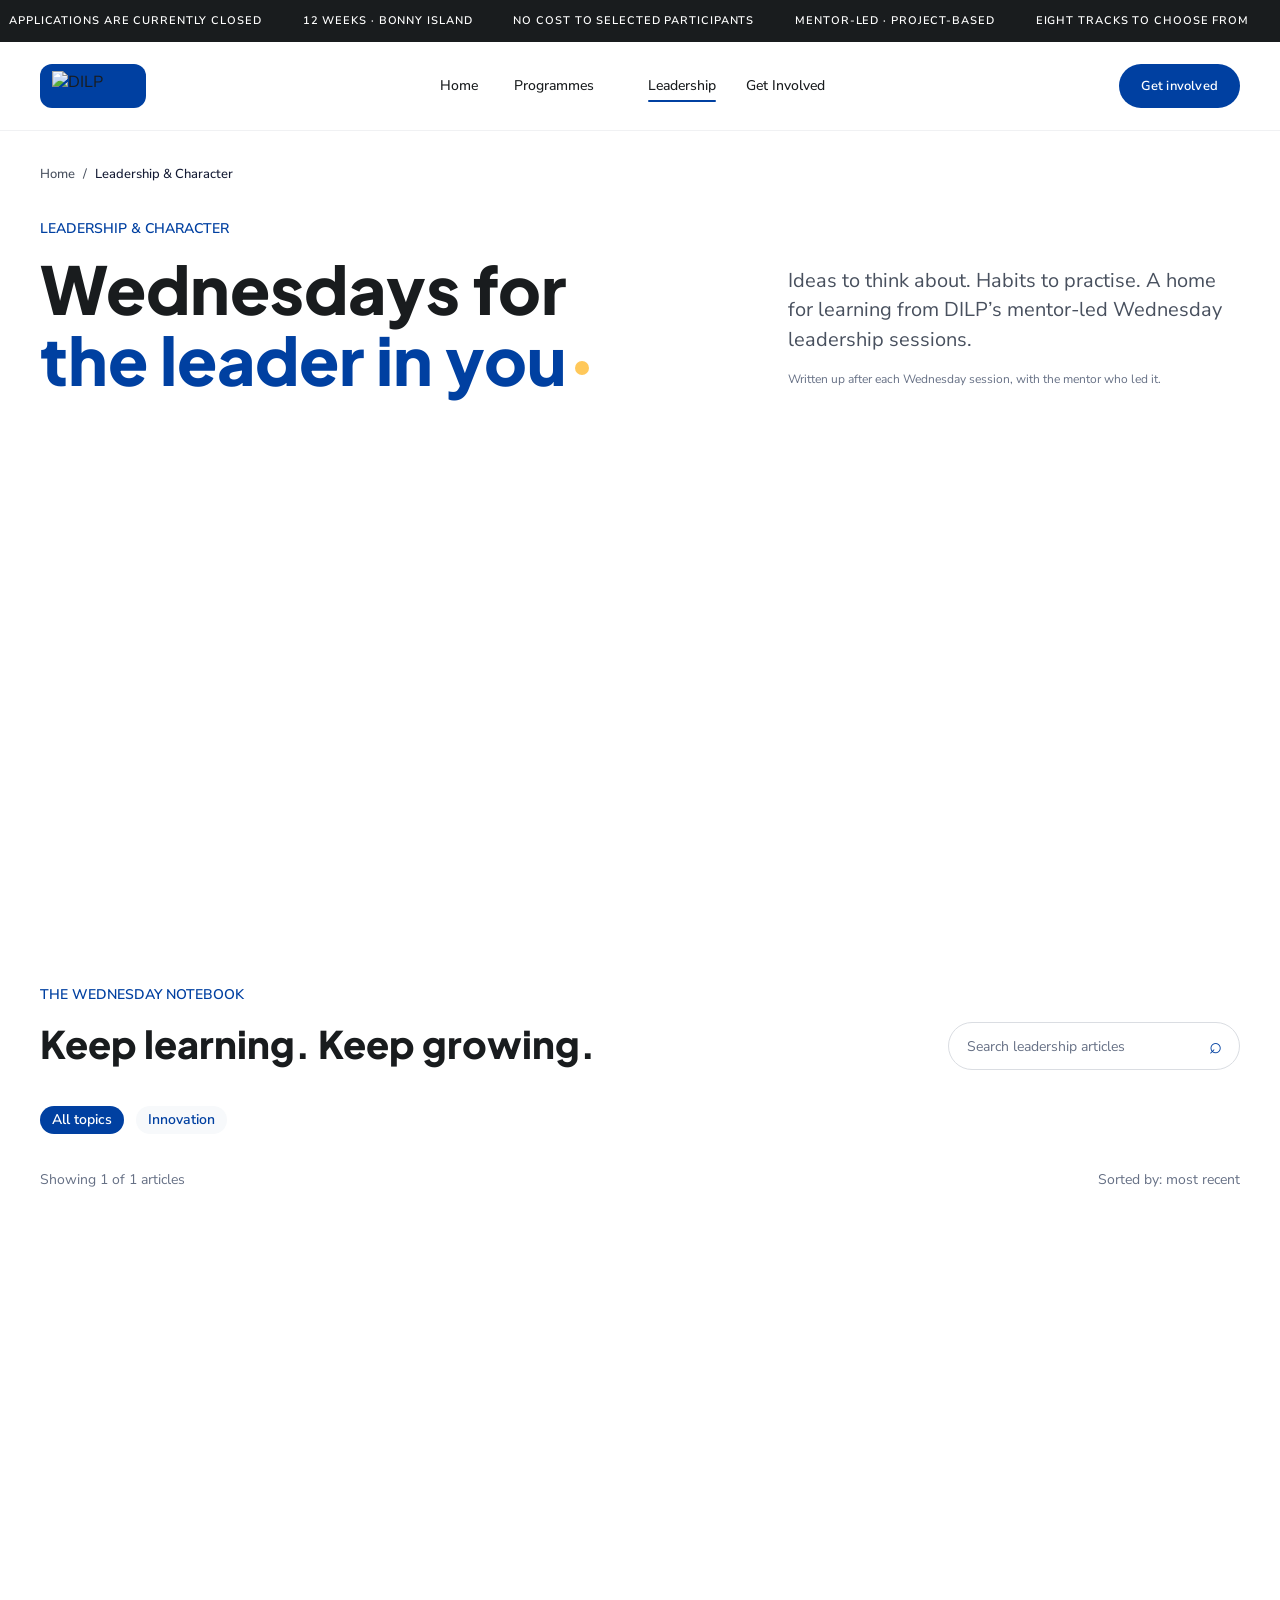
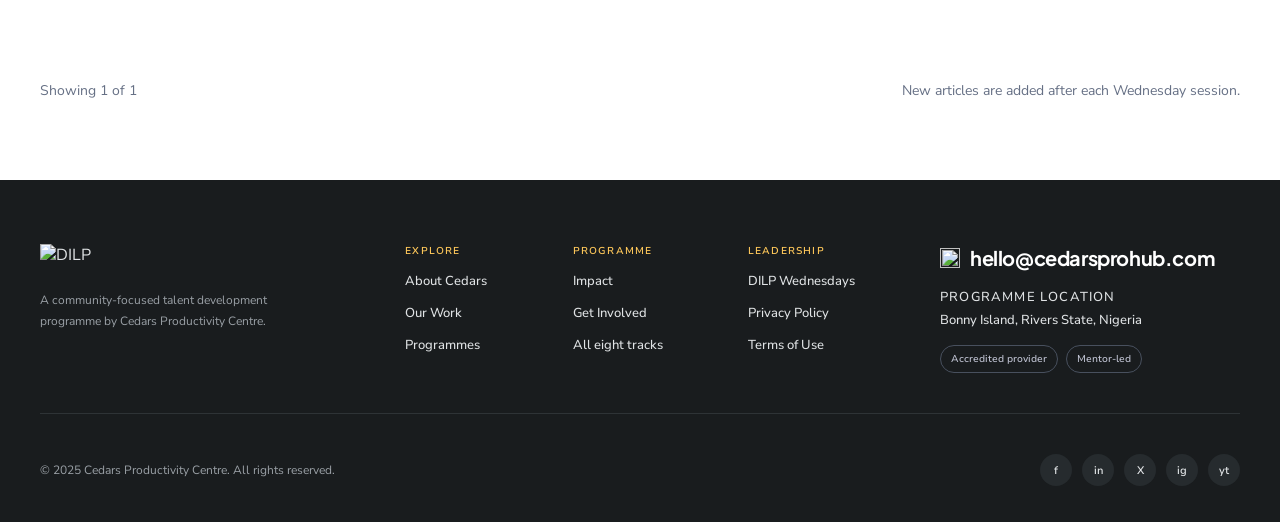
==== articles/index.html @ 14c471b6 "Replace the example articles with the Ambrose session write-up Drops the six illustrative articles f" ====
<!DOCTYPE html>
<html lang="en">
<head>
<meta charset="utf-8">
<meta name="viewport" content="width=device-width, initial-scale=1">
<title>DILP Wednesdays — Leadership hub | Cedars Productivity Centre</title>
<meta name="description" content="Ideas to think about. Habits to practise. A home for learning from DILP’s mentor-led Wednesday leadership sessions.">
<meta name="theme-color" content="#0040a1">

<meta property="og:type" content="website">
<meta property="og:title" content="DILP Wednesdays — Leadership hub | Cedars Productivity Centre">
<meta property="og:description" content="Ideas to think about. Habits to practise. A home for learning from DILP’s mentor-led Wednesday leadership sessions.">
<meta property="og:image" content="../assets/img/article-ambrose-hero.webp">

<link rel="preconnect" href="https://fonts.googleapis.com">
<link rel="preconnect" href="https://fonts.gstatic.com" crossorigin>
<link href="https://fonts.googleapis.com/css2?family=Plus+Jakarta+Sans:wght@600;700;800&family=Nunito+Sans:ital,wght@0,400;0,500;0,600;0,700;1,400&family=Poppins:wght@400;500;600&display=swap" rel="stylesheet">
<link rel="stylesheet" href="../styles.css">
</head>
<body>

<a class="skip-link" href="#main">Skip to content</a>

<div class="ticker" aria-label="Programme announcements">
  <div class="marquee" style="--marquee-duration: 42s" data-marquee>
    <div class="marquee__track" data-marquee-track>
      <p class="ticker__item">APPLICATIONS ARE CURRENTLY CLOSED <img class="ticker__dot" src="../assets/svg/ticker-dot.svg" alt="" aria-hidden="true"></p>
      <p class="ticker__item">12 WEEKS · BONNY ISLAND <img class="ticker__dot" src="../assets/svg/ticker-dot.svg" alt="" aria-hidden="true"></p>
      <p class="ticker__item">NO COST TO SELECTED PARTICIPANTS <img class="ticker__dot" src="../assets/svg/ticker-dot.svg" alt="" aria-hidden="true"></p>
      <p class="ticker__item">MENTOR-LED · PROJECT-BASED <img class="ticker__dot" src="../assets/svg/ticker-dot.svg" alt="" aria-hidden="true"></p>
      <p class="ticker__item">EIGHT TRACKS TO CHOOSE FROM <img class="ticker__dot" src="../assets/svg/ticker-dot.svg" alt="" aria-hidden="true"></p>
      <p class="ticker__item">DELIVERED BY CEDARS PRODUCTIVITY CENTRE <img class="ticker__dot" src="../assets/svg/ticker-dot.svg" alt="" aria-hidden="true"></p>
    </div>
  </div>
</div>

<header class="header" data-header>
  <div class="shell header__inner">
    <a class="logo" href="../index.html" aria-label="DILP — home">
      <span class="logo__plate">
        <img class="logo__img" src="../assets/img/dilp-logo.png" width="186" height="68" alt="DILP">
        <span class="logo__word" aria-hidden="true">DILP</span>
      </span>
    </a>

    <nav class="nav" aria-label="Primary">
      <a class="nav__link" href="../index.html">Home</a>
      <div class="nav__group" data-dropdown data-open="false">
        <button class="nav__link" type="button" aria-expanded="false" aria-haspopup="true" aria-controls="programmes-menu" data-dropdown-toggle>
          Programmes
          <img class="nav__chevron" src="../assets/svg/nav-chevron.svg" alt="" aria-hidden="true">
        </button>
        <div class="dropdown" id="programmes-menu" role="menu">
          <span class="dropdown__label">EIGHT TRACKS</span>
          <a role="menuitem" href="../tracks/cybersecurity.html">Cybersecurity &amp; Digital Safety</a>
          <a role="menuitem" href="../tracks/front-end-development.html">Front-End Development</a>
          <a role="menuitem" href="../tracks/back-end-development.html">Back-End Development</a>
          <a role="menuitem" href="../tracks/product-design.html">Product Design</a>
          <a role="menuitem" href="../tracks/graphic-design.html">Graphic Design</a>
          <a role="menuitem" href="../tracks/ai-and-automation.html">AI &amp; Automation</a>
          <a role="menuitem" href="../tracks/data-analytics.html">Data Analytics</a>
          <a role="menuitem" href="../tracks/social-media-marketing.html">Social Media Marketing</a>
        </div>
      </div>
      <a class="nav__link" href="../articles/index.html" aria-current="page">Leadership</a>
      <a class="nav__link" href="../get-involved.html">Get Involved</a>
    </nav>

    <div class="header__actions">
      <a class="btn btn--blue btn--nav" href="../get-involved.html">Get involved</a>
      <button class="burger" type="button" aria-expanded="false" aria-controls="mobile-nav" aria-label="Open menu" data-burger>
        <span></span>
      </button>
    </div>
  </div>

  <!-- Mobile menu mirrors the desktop nav exactly: the same four
       destinations, with Programmes expanding to the track list. -->
  <div class="mobile-nav" id="mobile-nav" data-open="false">
    <div class="shell">
      <ul data-accordion>
        <li><a href="../index.html">Home</a></li>
        <li class="mobile-nav__group" data-open="false">
          <button class="mobile-nav__toggle" type="button" aria-expanded="false" aria-controls="mobile-programmes" data-accordion-toggle>
            Programmes
            <span class="accordion__sign" aria-hidden="true">+</span>
          </button>
          <div class="accordion__panel" id="mobile-programmes" role="region" aria-label="Tracks">
            <div>
              <ul class="mobile-nav__sub">
                <li><a href="../tracks/cybersecurity.html">Cybersecurity &amp; Digital Safety</a></li>
            <li><a href="../tracks/front-end-development.html">Front-End Development</a></li>
            <li><a href="../tracks/back-end-development.html">Back-End Development</a></li>
            <li><a href="../tracks/product-design.html">Product Design</a></li>
            <li><a href="../tracks/graphic-design.html">Graphic Design</a></li>
            <li><a href="../tracks/ai-and-automation.html">AI &amp; Automation</a></li>
            <li><a href="../tracks/data-analytics.html">Data Analytics</a></li>
            <li><a href="../tracks/social-media-marketing.html">Social Media Marketing</a></li>
              </ul>
            </div>
          </div>
        </li>
        <li><a href="../articles/index.html">Leadership</a></li>
        <li><a href="../get-involved.html">Get Involved</a></li>
      </ul>
      <a class="btn btn--blue btn--lg" href="../get-involved.html">Get involved</a>
    </div>
  </div>
</header>

<main id="main">

  <section class="editorial">
    <div class="shell editorial__inner">
      <nav class="breadcrumb" aria-label="Breadcrumb">
        <a href="../index.html">Home</a>
        <span aria-hidden="true">/</span>
        <span aria-current="page">Leadership &amp; Character</span>
      </nav>

      <div class="masthead">
        <div class="masthead__title">
          <span class="editorial__label">LEADERSHIP &amp; CHARACTER</span>
          <h1>Wednesdays for<br><span class="accent">the leader in you</span><span class="masthead__dot" aria-hidden="true"></span></h1>
        </div>
        <div class="masthead__intro">
          <p>Ideas to think about. Habits to practise. A home for learning from DILP&rsquo;s mentor-led Wednesday leadership sessions.</p>
          <p class="masthead__note">Written up after each Wednesday session, with the mentor who led it.</p>
        </div>
      </div>

      <article class="feature reveal">
        <div class="feature__story">
          <div class="feature__label">
            <span class="feature__badge">IN FOCUS</span>
            <span class="feature__series">Innovation · 7 min read</span>
          </div>
          <div class="feature__copy">
            <h2><a class="card-link" href="from-problems-to-possibilities.html">From problems to possibilities</a></h2>
            <p>Which question best starts innovation? Not which technology is trending, but who experiences the problem and why.</p>
          </div>
          <div class="feature__action">
            <a class="btn btn--yellow btn--feature" href="from-problems-to-possibilities.html">Read the takeaways &rarr;</a>
            <span class="feature__meta">Innovation · 7 min read</span>
          </div>
        </div>
        <div class="feature__photo">
          <img src="../assets/img/article-ambrose-hero.webp" alt="Emmanuel Ambrose Bida presenting the From Problems to Possibilities session to DILP participants." loading="lazy">
          <span class="feature__caption">DILP Wednesdays · 30 September 2026</span>
        </div>
      </article>
    </div>
  </section>

  <section class="library">
    <div class="shell library__inner">
      <div class="library__head">
        <div class="library__heading">
          <span class="editorial__label">THE WEDNESDAY NOTEBOOK</span>
          <h2>Keep learning. Keep growing.</h2>
        </div>
        <label class="library__search">
          <span class="visually-hidden">Search leadership articles</span>
          <input type="search" placeholder="Search leadership articles" data-article-search>
          <span class="library__search-icon" aria-hidden="true">⌕</span>
        </label>
      </div>

      <div class="topics" role="group" aria-label="Browse by topic">
        <button class="topic is-active" type="button" data-topic="All topics">All topics</button>
        <button class="topic" type="button" data-topic="Innovation">Innovation</button>
      </div>

      <div class="library__status">
        <span data-article-count>Showing 1 of 1 articles</span>
        <span>Sorted by: most recent</span>
      </div>

      <div class="article-grid" data-article-grid>
        <article class="article-card reveal">
          <a class="article-card__media" href="from-problems-to-possibilities.html"><img src="../assets/img/article-ambrose-card.webp" alt="Emmanuel Ambrose Bida presenting during the DILP Wednesday session." loading="lazy"></a>
          <div class="article-card__body">
            <div class="article-card__meta">
              <span class="article-card__topic">Innovation</span>
              <span class="article-card__time">7 min read</span>
            </div>
            <h3><a class="card-link" href="from-problems-to-possibilities.html">From problems to possibilities</a></h3>
            <p>Emmanuel Ambrose Bida on why innovation starts with who has the problem, not with the technology.</p>
            <div class="article-card__foot">
              <span class="article-card__read">Read takeaways &rarr;</span>
              <span class="article-card__note">Example article</span>
            </div>
          </div>
        </article>
      </div>

      <p class="library__note" data-article-empty hidden>No articles match that search yet.</p>

      <div class="library__foot">
        <span>Showing 1 of 1</span>
        <span>New articles are added after each Wednesday session.</span>
      </div>
    </div>
  </section>
</main>

<footer class="footer">
  <div class="shell footer__inner">
    <div class="footer__top">
      <div class="footer__brand">
        <div class="logo">
          <span class="logo__plate">
            <img class="logo__img" src="../assets/img/dilp-logo.png" width="186" height="68" alt="DILP">
            <span class="logo__word" aria-hidden="true">DILP</span>
          </span>
        </div>
        <p>A community-focused talent development programme by Cedars Productivity Centre.</p>
      </div>

      <nav class="footer__col" aria-label="Explore">
        <span class="footer__label">EXPLORE</span>
        <a href="../index.html#why">About Cedars</a>
        <a href="../index.html#impact">Our Work</a>
        <a href="../index.html#tracks">Programmes</a>
      </nav>

      <nav class="footer__col" aria-label="Programme">
        <span class="footer__label">PROGRAMME</span>
        <a href="../index.html#impact">Impact</a>
        <a href="../get-involved.html">Get Involved</a>
        <a href="../index.html#tracks">All eight tracks</a>
      </nav>

      <nav class="footer__col" aria-label="Leadership">
        <span class="footer__label">LEADERSHIP</span>
        <a href="../articles/index.html">DILP Wednesdays</a>
        <a href="#">Privacy Policy</a>
        <a href="#">Terms of Use</a>
      </nav>

      <div class="footer__contact">
        <a class="footer__email" href="mailto:hello@cedarsprohub.com">
          <img src="../assets/svg/footer-arrow.svg" alt="" aria-hidden="true">
          <span>hello@cedarsprohub.com</span>
        </a>
        <div class="footer__location">
          <span class="footer__label">PROGRAMME LOCATION</span>
          <span>Bonny Island, Rivers State, Nigeria</span>
        </div>
        <div class="chips">
          <span class="chip-outline">Accredited provider</span>
          <span class="chip-outline">Mentor-led</span>
        </div>
      </div>
    </div>

    <div class="footer__divider"></div>

    <div class="footer__bottom">
      <p>© 2025 Cedars Productivity Centre. All rights reserved.</p>
      <div class="socials">
        <a href="#" aria-label="Facebook">f</a>
        <a href="#" aria-label="LinkedIn">in</a>
        <a href="#" aria-label="X">X</a>
        <a href="#" aria-label="Instagram">ig</a>
        <a href="#" aria-label="YouTube">yt</a>
      </div>
    </div>
  </div>
</footer>

<script src="../script.js"></script>
</body>
</html>
---- styles.css ----
/* =========================================================================
   DILP — Digital Innovation & Leadership Programme (Cedars Productivity Centre)
   Design tokens mirror the Figma variable set for the DILP landing page.
   ========================================================================= */

:root {
  /* --- Figma: DILP/Blue --- */
  --blue-1: #e6ecf6;
  --blue-2: #c2d1e8;
  --blue-5: #2e62b2;
  --blue-6: #0040a1;
  --blue-7: #003689;
  --blue-9: #00245c;
  --blue-10: #001d48;
  --blue-cta: #002e75;
  --blue-pale: #dcebff;
  --blue-ink: #0a2f63;

  /* --- Figma: DILP/Yellow --- */
  --yellow-6: #ffc85a;
  --yellow-8: #b58e40;
  --yellow-1: #ffdf9e;
  --yellow-ink: #5c4300;
  --yellow-ink-strong: #261a00;

  /* --- Figma: Primary/green --- */
  --green-1: #eafbec;
  --green-6: #2cd744;
  --green-8: #1f9930;
  --green-11: #104718;
  --mint-1: #cff3e4;
  --mint-ink: #12352a;

  /* --- Accent surfaces --- */
  --peach-1: #ffe4d4;
  --peach-ink: #7a3410;
  --peach-ink-strong: #8a3b12;
  --lilac-1: #edeafb;
  --lilac-ink: #352a75;

  /* --- Figma: Text/neutral ramp --- */
  --text-1: #f0f1f3;
  --text-2: #dadde2;
  --text-3: #bdc2cb;
  --text-6: #667085;
  --text-7: #575f71;
  --text-8: #48505e;
  --ink: #191c1e;
  --ink-soft: #424654;
  --white: #fff;
  --black: #000;
  --surface-soft: #f7f9fb;
  --hairline: #e0e3e5;

  /* --- Track pages (Figma: Track Page — Cybersecurity, 2012:9321) --- */
  --surface-tint: #f7f9fc;
  --hairline-2: #e4e8ef;
  --dark: #141b34;
  --yellow-2: #fff2d7;
  --yellow-9: #917233;

  /* --- Dark surfaces (ticker / footer) --- */
  --dark-chip: #262b2e;
  --dark-rule: #2e3336;
  --dark-text: #e0e3e5;
  --dark-muted: #9aa0a6;
  --dark-muted-2: #c3c6d6;

  /* --- Type --- */
  --font-display: "Plus Jakarta Sans", "Segoe UI", system-ui, sans-serif;
  --font-body: "Nunito Sans", "Segoe UI", system-ui, sans-serif;
  --font-alt: "Poppins", "Segoe UI", system-ui, sans-serif;

  /* --- Layout --- */
  --gutter: 60px;
  --radius-pill: 999px;

  --ease: cubic-bezier(0.22, 0.61, 0.36, 1);
  --shadow-sm: 0 1px 2px rgba(25, 28, 30, 0.05);
  --shadow-md: 0 12px 28px -12px rgba(25, 28, 30, 0.22);
  --shadow-lg: 0 24px 48px -20px rgba(25, 28, 30, 0.3);
}

*,
*::before,
*::after { box-sizing: border-box; }

html { scroll-behavior: smooth; }

body {
  margin: 0;
  background: var(--white);
  color: var(--ink);
  font-family: var(--font-body);
  font-size: 16px;
  line-height: 1.4;
  -webkit-font-smoothing: antialiased;
  overflow-x: hidden;
}

img { display: block; max-width: 100%; }
a { color: inherit; text-decoration: none; }
button { font: inherit; color: inherit; background: none; border: 0; cursor: pointer; }
ul { margin: 0; padding: 0; list-style: none; }
h1, h2, h3, h4, p, figure, figcaption, blockquote { margin: 0; }

:focus-visible {
  outline: 3px solid var(--blue-5);
  outline-offset: 3px;
  border-radius: 6px;
}

.visually-hidden {
  position: absolute;
  width: 1px; height: 1px;
  margin: -1px; padding: 0;
  overflow: hidden;
  clip: rect(0 0 0 0);
  white-space: nowrap;
  border: 0;
}

.skip-link {
  position: absolute;
  left: 16px; top: -60px;
  z-index: 200;
  padding: 10px 18px;
  background: var(--ink);
  color: var(--white);
  border-radius: var(--radius-pill);
  font-size: 13px; font-weight: 600;
  transition: top 0.2s var(--ease);
}
.skip-link:focus { top: 12px; }

/* ---------- Shared shell ---------- */

/* Full-bleed: content fills the viewport at every width rather than being
   boxed at the 1440px design frame. Every two-column block below uses
   `flex: <design width> 1 <design width>px`, so the columns are pixel-exact
   at the 1440px design width and then share the extra space in the same
   ratio as the design on anything wider. */
.shell {
  width: 100%;
  margin-inline: auto;
  padding-inline: var(--gutter);
}

.section--white { background: var(--white); }
.section--grey { background: var(--text-1); }

/* ---------- Buttons ---------- */

.btn {
  display: inline-flex;
  align-items: center;
  justify-content: center;
  gap: 8px;
  border-radius: var(--radius-pill);
  font-family: var(--font-body);
  font-weight: 600;
  letter-spacing: 0.2px;
  white-space: nowrap;
  transition: transform 0.18s var(--ease), box-shadow 0.18s var(--ease),
    background-color 0.18s var(--ease), color 0.18s var(--ease),
    border-color 0.18s var(--ease);
}
.btn:hover { transform: translateY(-2px); }
.btn:active { transform: translateY(0); }

/* Every filled button lightens its own fill on hover: --btn-hover carries the
   lighter shade (hex first, color-mix second for engines that support it). */
.btn[class*="btn--"]:hover { background: var(--btn-hover, transparent); }

.btn--blue {
  --btn-hover: #2a5fb4;
  --btn-hover: color-mix(in srgb, var(--blue-6) 82%, #fff);
  background: var(--blue-6);
  color: var(--white);
}
.btn--blue:hover { box-shadow: var(--shadow-md); }

.btn--yellow,
.btn--yellow-alt {
  --btn-hover: #ffdd93;
  --btn-hover: color-mix(in srgb, var(--yellow-6) 70%, #fff);
  background: var(--yellow-6);
}
.btn--yellow { color: var(--black); }
.btn--yellow-alt { color: var(--yellow-ink-strong); }
.btn--yellow:hover,
.btn--yellow-alt:hover { box-shadow: 0 12px 26px -14px rgba(255, 200, 90, 0.9); }

.btn--black {
  --btn-hover: #2e2e2e;
  --btn-hover: color-mix(in srgb, var(--black) 82%, #fff);
  background: var(--black);
  color: var(--white);
}
.btn--black:hover { box-shadow: var(--shadow-md); }

/* The two light buttons cannot get lighter, so they lift and warm instead. */
.btn--outline {
  --btn-hover: #f4f8fe;
  background: var(--white);
  border: 1.3px solid #c3c6d6;
  color: var(--blue-6);
}
.btn--outline:hover { border-color: var(--blue-5); box-shadow: var(--shadow-md); }

.btn--white {
  --btn-hover: #fff;
  background: var(--white);
  color: var(--green-11);
  font-family: var(--font-alt);
  font-weight: 500;
}
.btn--white:hover { box-shadow: var(--shadow-md); }

.btn--ghost-blue {
  --btn-hover: rgba(255, 255, 255, 0.14);
  border: 1px solid var(--blue-5);
  color: var(--white);
}
.btn--ghost-blue:hover { border-color: var(--white); }

.btn--xs { padding: 10px 16px; font-size: 12px; }
.btn--sm { padding: 12px 20px; font-size: 13px; }
.btn--md { padding: 15px 26px; font-size: 13px; }
.btn--nav { padding: 13px 22px; font-size: 13px; }
.btn--lg { padding: 16px 28px; font-size: 14px; font-weight: 700; }
.btn--pill-12 { padding: 12px 20px; font-size: 12px; font-family: var(--font-alt); font-weight: 500; }

/* ---------- Icon boxes ----------
   The Figma icon exports carry their own intrinsic leaf size (e.g. the
   clock glyph is 17.92px inside a 20px frame). These wrappers reproduce the
   designed outer box while the SVG keeps its exact leaf dimensions. */

.ico { flex: none; display: grid; place-items: center; }
.ico > img { width: auto; height: auto; max-width: none; }
.ico--16 { width: 16px; height: 16px; }
.ico--20 { width: 20px; height: 20px; }
.ico--24 { width: 24px; height: 24px; }
.ico--28 { width: 28px; height: 28px; }

/* arrow-right-02 exports pointing down; the design rotates it -90deg. */
.arrow > img { rotate: -90deg; }
.btn .arrow { transition: translate 0.2s var(--ease); }
.btn:hover .arrow { translate: 3px 0; }

/* ---------- Section heading pattern ---------- */

.heading2 {
  display: flex;
  flex-wrap: wrap;
  align-items: center;
  gap: 10px;
  font-family: var(--font-display);
  font-weight: 800;
  font-size: 38px;
  letter-spacing: -1px;
  line-height: 1.15;
  color: var(--ink);
}
.heading2 .accent { color: var(--blue-6); }
.heading2--stack { flex-direction: column; align-items: flex-start; gap: 4px; }
.heading2--center { flex-direction: column; align-items: center; gap: 2px; text-align: center; }

/* =========================================================================
   1. Announcement ticker (scrolling)
   ========================================================================= */

.ticker {
  height: 42px;
  background: var(--ink);
  display: flex;
  align-items: center;
  overflow: hidden;
}

.marquee { display: flex; width: max-content; }
.marquee__track {
  display: flex;
  align-items: center;
  flex: 0 0 auto;
  animation: marquee-scroll var(--marquee-duration, 42s) linear infinite;
}
.marquee:hover .marquee__track,
.marquee:focus-within .marquee__track { animation-play-state: paused; }
.marquee--reverse .marquee__track { animation-direction: reverse; }

@keyframes marquee-scroll {
  from { transform: translate3d(0, 0, 0); }
  to { transform: translate3d(-100%, 0, 0); }
}

.ticker__item {
  display: flex;
  align-items: center;
  gap: 18px;
  padding-inline: 9px;
  color: var(--white);
  font-size: 11px;
  font-weight: 600;
  letter-spacing: 0.9px;
  white-space: nowrap;
}
.ticker__dot { width: 5px; height: 5px; flex: none; }

/* =========================================================================
   2. Header
   ========================================================================= */

.header {
  position: sticky;
  top: 0;
  z-index: 100;
  background: var(--white);
  border-bottom: 1px solid var(--text-1);
  transition: box-shadow 0.25s var(--ease);
}
.header.is-stuck { box-shadow: 0 10px 30px -22px rgba(25, 28, 30, 0.8); }

.header__inner {
  height: 88px;
  display: flex;
  align-items: center;
  justify-content: space-between;
  gap: 24px;
}

.logo { display: flex; align-items: center; gap: 10px; }

/* The supplied wordmark is amber, so on the white header it sits on a
   brand-blue plate. On the dark footer it needs no plate. */
.logo__plate {
  display: inline-flex;
  align-items: center;
  padding: 7px 12px;
  border-radius: 12px;
  background: var(--blue-6);
  transition: background-color 0.2s var(--ease);
}
.logo:hover .logo__plate { background: var(--blue-5); }

/* dilp-logo.png is the supplied mark trimmed to its ink: 186x68. */
.logo__img { height: 30px; width: auto; }

/* Text fallback, shown only if the logo file is missing. */
.logo__word {
  display: none;
  font-family: var(--font-display);
  font-weight: 800;
  font-size: 24px;
  line-height: 1;
  letter-spacing: -0.6px;
  color: var(--yellow-6);
}
.logo--fallback .logo__img { display: none; }
.logo--fallback .logo__word { display: block; }

.footer .logo__plate { padding: 0; background: none; }
.footer .logo:hover .logo__plate { background: none; }
.footer .logo__img { height: 32px; }
.footer .logo__word { font-size: 26px; }
.logo__badge {
  flex: none;
  padding: 4px 8px;
  border-radius: var(--radius-pill);
  background: var(--surface-soft);
  color: var(--ink-soft);
  font-size: 10px;
  font-weight: 600;
  letter-spacing: 0.4px;
  white-space: nowrap;
}

.nav { display: flex; align-items: center; gap: 30px; }
.nav__link {
  position: relative;
  display: inline-flex;
  align-items: center;
  gap: 4px;
  padding-block: 4px;
  font-size: 14px;
  font-weight: 500;
  color: var(--ink);
  transition: color 0.18s var(--ease);
}
.nav__link::after {
  content: "";
  position: absolute;
  left: 0; right: 0; bottom: -2px;
  height: 2px;
  border-radius: 2px;
  background: var(--blue-6);
  transform: scaleX(0);
  transform-origin: left;
  transition: transform 0.22s var(--ease);
}
.nav__link:hover { color: var(--blue-6); }
.nav__link:hover::after,
.nav__link[aria-current="page"]::after { transform: scaleX(1); }

.nav__chevron { width: 14px; height: 18px; transition: transform 0.2s var(--ease); }
.nav__group { position: relative; }
.nav__group[data-open="true"] .nav__chevron { transform: rotate(180deg); }

.dropdown {
  position: absolute;
  top: calc(100% + 18px);
  left: 50%;
  translate: -50% 0;
  min-width: 300px;
  padding: 10px;
  background: var(--white);
  border: 1px solid var(--text-1);
  border-radius: 18px;
  box-shadow: var(--shadow-lg);
  opacity: 0;
  visibility: hidden;
  transform: translateY(-6px);
  transition: opacity 0.2s var(--ease), transform 0.2s var(--ease), visibility 0.2s;
}
.nav__group[data-open="true"] .dropdown {
  opacity: 1;
  visibility: visible;
  transform: translateY(0);
}
.dropdown__label {
  display: block;
  padding: 6px 12px 10px;
  font-size: 10px;
  font-weight: 700;
  letter-spacing: 1.2px;
  color: var(--text-6);
}
.dropdown a {
  display: flex;
  align-items: center;
  justify-content: space-between;
  gap: 16px;
  padding: 10px 12px;
  border-radius: 12px;
  font-size: 14px;
  font-weight: 500;
  transition: background-color 0.16s var(--ease), color 0.16s var(--ease);
}
.dropdown a:hover { background: var(--blue-1); color: var(--blue-6); }
.dropdown a span { font-size: 11px; color: var(--text-6); }
.dropdown a:hover span { color: var(--blue-5); }

.header__actions { display: flex; align-items: center; gap: 12px; }

.burger {
  display: none;
  width: 44px; height: 44px;
  align-items: center;
  justify-content: center;
  border: 1px solid var(--text-2);
  border-radius: 12px;
}
.burger span {
  position: relative;
  display: block;
  width: 18px; height: 2px;
  border-radius: 2px;
  background: var(--ink);
  transition: background-color 0.2s var(--ease);
}
.burger span::before,
.burger span::after {
  content: "";
  position: absolute;
  left: 0;
  width: 18px; height: 2px;
  border-radius: 2px;
  background: var(--ink);
  transition: transform 0.24s var(--ease);
}
.burger span::before { top: -6px; }
.burger span::after { top: 6px; }
.burger[aria-expanded="true"] span { background: transparent; }
.burger[aria-expanded="true"] span::before { transform: translateY(6px) rotate(45deg); }
.burger[aria-expanded="true"] span::after { transform: translateY(-6px) rotate(-45deg); }

.mobile-nav {
  display: none;
  border-top: 1px solid var(--text-1);
  background: var(--white);
}
.mobile-nav[data-open="true"] { display: block; }
.mobile-nav > .shell > ul { padding: 12px 0 0; }
.mobile-nav > .shell > ul > li > a,
.mobile-nav__toggle {
  display: block;
  width: 100%;
  padding: 14px 0;
  font-size: 16px;
  font-weight: 600;
  text-align: left;
  border-bottom: 1px solid var(--text-1);
}
.mobile-nav .btn { margin: 20px 0 24px; width: 100%; }

/* Programmes expands to the track list instead of being a dead link. */
.mobile-nav__toggle {
  display: flex;
  align-items: center;
  justify-content: space-between;
  gap: 16px;
}
.mobile-nav__sub { padding: 6px 0 10px; }
.mobile-nav__sub a {
  display: block;
  padding: 11px 0 11px 16px;
  font-size: 15px;
  font-weight: 500;
  color: var(--text-8);
  border-left: 2px solid var(--text-2);
}
.mobile-nav__sub a:hover { color: var(--blue-6); border-left-color: var(--blue-6); }

/* =========================================================================
   3. Hero
   ========================================================================= */

.hero__inner {
  display: flex;
  align-items: center;
  gap: 60px;
  padding-block: 64px;
}
.hero__copy {
  flex: 720 1 720px;
  min-width: 0;
  display: flex;
  flex-direction: column;
  align-items: flex-start;
  gap: 28px;
}
.hero__headline {
  display: flex;
  flex-direction: column;
  gap: 4px;
  font-family: var(--font-display);
  font-weight: 800;
  font-size: 58px;
  line-height: 66px;
  letter-spacing: -1.6px;
  color: var(--ink);
}
.hero__line2 { display: flex; flex-wrap: wrap; align-items: center; gap: 14px; }
.hero__mark {
  display: inline-block;
  padding: 4px 18px 8px;
  border-radius: 14px;
  background: var(--yellow-6);
  transition: transform 0.35s var(--ease);
}
.hero__mark:hover { transform: rotate(-1.5deg) scale(1.02); }
.hero__sub {
  width: 560px;
  max-width: 100%;
  font-size: 20px;
  font-weight: 500;
  color: var(--text-8);
}
.hero__ctas { display: flex; flex-wrap: wrap; align-items: center; gap: 14px; }

.proof { display: flex; align-items: center; gap: 14px; }
.avatar-stack { display: flex; align-items: center; }
.avatar-stack img {
  width: 38px; height: 38px;
  margin-left: -12px;
  border: 2px solid var(--white);
  border-radius: 50%;
  object-fit: cover;
  transition: transform 0.22s var(--ease);
}
.avatar-stack img:first-child { margin-left: 0; }
.avatar-stack:hover img { transform: translateY(-3px); }
.proof__text { display: flex; flex-direction: column; gap: 1px; font-size: 14px; }
.proof__text strong { font-weight: 600; color: var(--black); }
.proof__text span { font-weight: 500; color: var(--text-8); }

.hero__media {
  flex: 480 1 480px;
  min-width: 0;
  aspect-ratio: 480 / 560;
  max-height: 720px;
  border-radius: 28px;
  overflow: hidden;
  background: var(--text-1);
}
.hero__media img { width: 100%; height: 100%; object-fit: cover; }

/* =========================================================================
   4. Hero promo cluster
   ========================================================================= */

.promo__inner {
  display: flex;
  align-items: stretch;
  gap: 20px;
  padding-bottom: 80px;
}
/* "Applications open" leads on the left; the quiz + delivered-by pair sits
   on the right. Source order keeps the CTA first for screen readers. */
.card-urgency { order: 1; }
.promo__side { order: 2; }
.promo__side {
  flex: 386 1 386px;
  min-width: 0;
  display: flex;
  flex-direction: column;
  gap: 20px;
}

.card-quiz {
  height: 176px;
  display: flex;
  flex-direction: column;
  align-items: flex-start;
  justify-content: space-between;
  padding: 28px;
  border-radius: 24px;
  background: var(--green-1);
}
.card-quiz h3 {
  max-width: 330px;
  font-family: var(--font-alt);
  font-weight: 600;
  font-size: 24px;
  line-height: 1.2;
  color: var(--green-11);
}

.card-delivered {
  display: flex;
  flex-direction: column;
  gap: 14px;
  padding: 26px 28px;
  border-radius: 24px;
  background: var(--ink);
}
.card-delivered__eyebrow {
  font-size: 12px;
  font-weight: 500;
  letter-spacing: 0.4px;
  color: var(--yellow-6);
}
.card-delivered h3 {
  font-family: var(--font-alt);
  font-weight: 600;
  font-size: 30px;
  line-height: 1.2;
  color: var(--white);
}
.chips { display: flex; flex-wrap: wrap; gap: 8px; }
.chip-outline {
  padding: 6px 10px;
  border: 1px solid var(--text-7);
  border-radius: var(--radius-pill);
  font-size: 12px;
  font-weight: 500;
  color: var(--text-2);
}

.card-urgency {
  flex: 1 1 100%;
  min-width: 0;
  display: flex;
  border-radius: 24px;
  background: var(--blue-6);
  overflow: hidden;
}
.card-urgency__copy {
  flex: 960 1 960px;
  min-width: 0;
  display: flex;
  flex-direction: column;
  justify-content: space-between;
  gap: 32px;
  padding: 40px 32px 40px 40px;
}
.card-urgency__top { display: flex; flex-direction: column; align-items: flex-start; gap: 20px; }
.chip-urgency {
  padding: 7px 12px;
  border-radius: var(--radius-pill);
  background: var(--yellow-6);
  color: var(--black);
  font-family: var(--font-alt);
  font-weight: 500;
  font-size: 16px;
}
.card-urgency h2 {
  max-width: 75.5%; /* 670/888 of the copy column, per Figma */
  font-family: var(--font-alt);
  font-weight: 600;
  font-size: 48px;
  line-height: 1.4;
  letter-spacing: -0.96px;
  color: var(--white);
}
.card-urgency__media { flex: 360 1 360px; min-width: 0; position: relative; overflow: hidden; }
.card-urgency__media img {
  position: absolute;
  inset: 0;
  width: 100%; height: 100%;
  object-fit: cover;
  object-position: 34% 30%;
}

/* =========================================================================
   5. Track marquee (scrolling)
   ========================================================================= */

.track-marquee {
  height: 68px;
  display: flex;
  align-items: center;
  background: var(--yellow-6);
  overflow: hidden;
}
.track-marquee__item {
  display: flex;
  align-items: center;
  gap: 22px;
  padding-inline: 11px;
  font-family: var(--font-display);
  font-weight: 700;
  font-size: 17px;
  letter-spacing: -0.2px;
  color: var(--black);
  white-space: nowrap;
}
.track-marquee__sep { width: 5px; height: 5px; flex: none; }

/* =========================================================================
   6. Tracks
   ========================================================================= */

.tracks__inner {
  display: flex;
  flex-direction: column;
  align-items: center;
  gap: 40px;
  padding-block: 80px;
}

.meta-pill {
  display: flex;
  align-items: center;
  gap: 12px;
  padding: 8px 16px;
  border-radius: 24px;
  background: var(--text-1);
}
.meta-pill--tight { padding: 8px 12px; }
.meta-pill__item { display: flex; align-items: center; gap: 8px; }
.meta-pill__item > .ico { flex: none; }
.meta-pill__item span { font-size: 12px; font-weight: 500; color: var(--text-8); white-space: nowrap; }
.meta-pill__rule { width: 1px; height: 21px; flex: none; background: var(--text-3); }

.track-grid {
  width: 100%;
  display: grid;
  grid-template-columns: repeat(4, minmax(0, 1fr));
  gap: 28px 20px;
}

.track-card {
  display: flex;
  flex-direction: column;
  border: 1px solid var(--text-2);
  border-radius: 20px;
  background: var(--white);
  overflow: hidden;
  transition: transform 0.25s var(--ease), box-shadow 0.25s var(--ease), border-color 0.25s var(--ease);
}
.track-card:hover {
  transform: translateY(-4px);
  border-color: var(--blue-2);
  box-shadow: var(--shadow-md);
}
.track-card__media {
  height: 168px;
  position: relative;
  overflow: hidden;
  background: var(--text-1);
}
.track-card__media img {
  position: absolute;
  inset: 0;
  width: 100%; height: 100%;
  object-fit: cover;
  transition: transform 0.6s var(--ease);
}
.track-card:hover .track-card__media img { transform: scale(1.06); }
.track-card__media--data img { object-position: center 22%; }
.track-card__media--backend img { object-position: center 34%; }
.track-card__media--design img { object-position: center 38%; }
.track-card__media--frontend img { object-position: center 46%; }
.track-card__media--graphic img { object-position: center 45%; }
.track-card__media--ai img { object-position: center 32%; }
.track-card__media--social img { object-position: center 17%; }
.track-card__media--cyber img { object-position: center 42%; }

.track-card__body {
  flex: 1;
  display: flex;
  flex-direction: column;
  gap: 16px;
  padding: 20px 24px;
}
.tag {
  align-self: flex-start;
  padding: 6px 10px;
  border-radius: 6px;
  font-size: 10px;
  font-weight: 600;
  letter-spacing: 0.6px;
}
.tag--data { background: var(--yellow-1); color: var(--yellow-ink); }
.tag--core-green { background: var(--mint-1); color: var(--mint-ink); }
.tag--design { background: var(--peach-1); color: var(--peach-ink-strong); }
.tag--core-blue { background: var(--blue-pale); color: var(--blue-6); }
.tag--media { background: var(--lilac-1); color: var(--lilac-ink); }

.track-card__body h3 {
  font-family: var(--font-alt);
  font-weight: 600;
  font-size: 20px;
  line-height: 1.25;
  color: var(--ink);
}
.track-card__body > p { font-size: 13px; line-height: 22px; color: var(--text-8); }

/* The card heading links to the track page and stretches over the whole
   card, so clicking anywhere opens it. The Apply button sits above it. */
.card-link { color: inherit; }
.card-link::after { content: ""; position: absolute; inset: 0; z-index: 1; }
.track-card { position: relative; }
.track-card:hover .card-link { color: var(--blue-6); }
.track-card .btn { position: relative; z-index: 2; }
.track-card__footer {
  margin-top: auto;
  display: flex;
  flex-wrap: wrap;
  align-items: center;
  justify-content: space-between;
  gap: 12px;
}

/* =========================================================================
   7. What you leave with
   ========================================================================= */

.develops__inner {
  display: flex;
  flex-direction: column;
  align-items: center;
  gap: 40px;
  padding-block: 80px;
}
.develops__grid {
  width: 100%;
  display: grid;
  grid-template-columns: repeat(3, minmax(0, 1fr));
  gap: 20px;
}
.develop-card {
  display: flex;
  flex-direction: column;
  gap: 16px;
  padding: 24px;
  border-radius: 22px;
  overflow: hidden;
  transition: transform 0.25s var(--ease), box-shadow 0.25s var(--ease);
}
.develop-card:hover { transform: translateY(-4px); box-shadow: var(--shadow-md); }
.develop-card h3 {
  font-family: var(--font-alt);
  font-weight: 600;
  font-size: 20px;
  line-height: 1.4;
}
.develop-card p { font-size: 13px; line-height: 22px; opacity: 0.82; }

.develop-card__art {
  margin-top: auto;
  position: relative;
  height: 132px;
  border-radius: 16px;
  background: rgba(255, 255, 255, 0.62);
  overflow: hidden;
  container-type: inline-size;
}
/* Each card carries its own illustration, drawn in that card's accent. The
   artwork is inline SVG rather than an <img> so the hover motion can reach
   the parts inside it. Drawings stop short of x=250 in the 264-wide viewBox,
   which is where the card's number sits. */
.dc-art {
  position: absolute;
  inset: 0;
  width: 100%;
  height: 100%;
  fill: var(--dc-accent);
}

/* Shared furniture: the soft disc behind the drawing and the trailing dot. */
.dc-halo { opacity: 0.16; }

/* The drawing sits inside the halo rather than filling the frame. Each card
   sets its own factor, so every illustration reads at the same optical size
   however tall or wide it happens to be drawn. */
.dc-in {
  transform-box: view-box;
  transform-origin: 70px 66px;
  scale: var(--dc-scale, 0.8);
}

/* Anything drawn as a line shares one stroke treatment. */
.dc-lens-ring, .dc-lens-handle, .dc-hand,
.dc-trend, .dc-trend-head, .dc-clock-rim {
  fill: none;
  stroke: var(--dc-accent);
  stroke-width: 3;
  stroke-linecap: round;
  stroke-linejoin: round;
}

/* ---------- 01 Digital Capability: the code retypes itself ---------- */
.dc-screen { opacity: 0.26; }
.dc-screen-bar { opacity: 0.4; }
.dc-screen-dot { opacity: 0.75; }
.dc-stand, .dc-base { opacity: 0.55; }
.dc-line { transform-box: fill-box; transform-origin: left center; }
@keyframes dc-type { from { scale: 0 1; } to { scale: 1 1; } }
.develop-card:hover .dc-line { animation: dc-type 0.42s var(--ease) both; }
.develop-card:hover .dc-line--2 { animation-delay: 0.1s; }
.develop-card:hover .dc-line--3 { animation-delay: 0.2s; }

/* ---------- 02 Innovation: the lens travels to the real problem ---------- */
.dc-seed { opacity: 0.4; }
.dc-seed--key {
  opacity: 0.4;
  transform-box: fill-box;
  transform-origin: center;
  transition: scale 0.4s var(--ease) 0.28s, opacity 0.4s var(--ease) 0.28s;
}
.develop-card:hover .dc-seed--key { opacity: 1; scale: 1.3; }
.dc-lens {
  translate: -17px 11px;
  transition: translate 0.52s var(--ease);
}
.develop-card:hover .dc-lens { translate: 0 0; }

/* ---------- 03 Leadership: one steps up, the others turn in ---------- */
.dc-person { opacity: 0.55; transform-box: fill-box; transform-origin: center bottom; transition: translate 0.45s var(--ease), rotate 0.45s var(--ease); }
.dc-person--c { opacity: 0.9; }
.develop-card:hover .dc-person--c { translate: 0 -9px; }
.develop-card:hover .dc-person--l { rotate: 7deg; }
.develop-card:hover .dc-person--r { rotate: -7deg; }
.dc-arrow { opacity: 0; translate: 0 9px; transition: opacity 0.4s var(--ease) 0.12s, translate 0.4s var(--ease) 0.12s; }
.develop-card:hover .dc-arrow { opacity: 0.85; translate: 0 0; }

/* ---------- 04 Professional Readiness: clock runs, checklist ticks ---------- */
.dc-clock-face { opacity: 0.22; }
.dc-clock-rim { opacity: 0.45; stroke-width: 2.5; }
.dc-pivot { opacity: 0.9; }
.dc-hand { transform-box: view-box; transform-origin: 70px 66px; }
@keyframes dc-sweep { to { rotate: 360deg; } }
.develop-card:hover .dc-hand--m { animation: dc-sweep 1.6s linear infinite; }
.develop-card:hover .dc-hand--h { animation: dc-sweep 9.6s linear infinite; }

/* ---------- 05 Entrepreneurship: the line climbs, the bars follow ---------- */
.dc-bar { opacity: 0.45; transform-box: fill-box; transform-origin: center bottom; transition: scale 0.45s var(--ease); }
.develop-card:hover .dc-bar--1 { scale: 1 1.14; }
.develop-card:hover .dc-bar--2 { scale: 1 1.2; transition-delay: 0.07s; }
.develop-card:hover .dc-bar--3 { scale: 1 1.26; transition-delay: 0.14s; }
@keyframes dc-pop { 0%, 55% { opacity: 0; } 100% { opacity: 1; } }
.develop-card:hover .dc-trend-head { animation: dc-pop 0.62s var(--ease) both; }

/* ---------- 06 Practical Application: loose parts snap together ---------- */
.dc-block { opacity: 0.5; transition: translate 0.45s var(--ease), opacity 0.45s var(--ease); }
.dc-block--1 { translate: -7px 7px; }
.dc-block--2 { translate: 7px 7px; }
.dc-block--3 { translate: 0 -9px; }
.develop-card:hover .dc-block { translate: 0 0; opacity: 0.85; }
.develop-card:hover .dc-block--2 { transition-delay: 0.06s; }
.develop-card:hover .dc-block--3 { transition-delay: 0.12s; }

/* Strokes that redraw themselves on hover. They stay drawn at rest, so a
   card that nobody is pointing at still reads as finished. */
.dc-trend { --dc-len: 76; stroke-dasharray: var(--dc-len); stroke-dashoffset: 0; }
@keyframes dc-draw { from { stroke-dashoffset: var(--dc-len); } to { stroke-dashoffset: 0; } }
.develop-card:hover .dc-trend { animation: dc-draw 0.6s var(--ease) both; }
.develop-card__num {
  position: absolute;
  left: 272px; top: 68px;
  font-family: var(--font-display);
  font-weight: 800;
  font-size: 44px;
  line-height: 1;
  white-space: nowrap;
}

/* The number sits at a fixed 272px in the design. Once the illustration is
   narrower than that leaves room for, anchor it to the right edge instead. */
@container (max-width: 348px) {
  .develop-card__num { left: auto; right: 18px; }
}

.dc--1 { background: var(--blue-pale); color: var(--blue-ink); }
.dc--1 { --dc-scale: 0.73; --dc-accent: #0040a1; }
.dc--1 .develop-card__num { color: rgba(0, 64, 161, 0.35); }
.dc--2 { background: var(--mint-1); color: var(--mint-ink); }
.dc--2 { --dc-scale: 0.75; --dc-accent: #1b8a63; }
.dc--2 .develop-card__num { color: rgba(27, 138, 99, 0.35); }
.dc--3 { background: var(--peach-1); color: var(--peach-ink); }
.dc--3 { --dc-scale: 0.6; --dc-accent: #d2601a; }
.dc--3 .develop-card__num { color: rgba(210, 96, 26, 0.35); }
.dc--4 { background: var(--yellow-1); color: var(--yellow-ink); }
.dc--4 { --dc-scale: 1; --dc-accent: #b58e40; }
.dc--4 .develop-card__num { color: rgba(181, 142, 64, 0.35); }
.dc--5 { background: var(--lilac-1); color: var(--lilac-ink); }
.dc--5 { --dc-scale: 0.77; --dc-accent: #6b5bc4; }
.dc--5 .develop-card__num { color: rgba(107, 91, 196, 0.35); }
.dc--6 { background: var(--blue-1); color: var(--blue-ink); }
.dc--6 { --dc-scale: 0.61; --dc-accent: #2e62b2; }
.dc--6 .develop-card__num { color: rgba(46, 98, 178, 0.35); }

/* =========================================================================
   8. Why choose DILP
   ========================================================================= */

.why__inner {
  display: flex;
  flex-direction: column;
  gap: 36px;
  padding-block: 80px;
}
.why__body { display: flex; align-items: stretch; gap: 40px; }
.why__left {
  flex: 560 1 560px;
  min-width: 0;
  display: flex;
  flex-direction: column;
  align-items: flex-start;
  gap: 24px;
}

.accordion {
  width: 100%;
  border: 1px solid var(--text-2);
  border-radius: 20px;
  overflow: hidden;
}
.accordion__item {
  border-top: 1px solid var(--text-1);
  transition: background-color 0.25s var(--ease);
}
.accordion__item:first-child { border-top: 0; }
.accordion__item[data-open="true"] { background: var(--text-1); }

.accordion__head {
  width: 100%;
  display: flex;
  align-items: center;
  justify-content: space-between;
  gap: 16px;
  padding: 20px 22px;
  text-align: left;
  font-family: var(--font-display);
  font-weight: 600;
  font-size: 15px;
  color: var(--black);
}
.accordion__sign {
  flex: none;
  font-family: var(--font-body);
  font-weight: 600;
  font-size: 18px;
  color: var(--ink-soft);
  transition: color 0.2s var(--ease), transform 0.3s var(--ease);
}
[data-open="true"] > .accordion__head .accordion__sign { color: var(--blue-6); transform: rotate(180deg); }

.accordion__panel {
  display: grid;
  grid-template-rows: 0fr;
  transition: grid-template-rows 0.34s var(--ease);
}
[data-open="true"] > .accordion__panel { grid-template-rows: 1fr; }
.accordion__panel > div { overflow: hidden; }
.accordion__panel p {
  padding: 0 22px 20px;
  font-size: 13px;
  line-height: 23px;
  color: var(--text-8);
}

.why__media {
  flex: 720 1 720px;
  min-width: 0;
  border-radius: 24px;
  overflow: hidden;
  background: var(--blue-2);
}
.why__media img {
  width: 100%; height: 100%;
  min-height: 388px;
  object-fit: cover;
  object-position: center 28%;
}

/* =========================================================================
   9. Evidence + stats
   ========================================================================= */

.evidence__inner {
  display: flex;
  align-items: flex-end;
  gap: 48px;
  padding-block: 80px;
}
.video-card {
  flex: 720 1 720px;
  min-width: 0;
  aspect-ratio: 720 / 362;
  max-height: 560px;
  position: relative;
  border-radius: 33.688px;
  overflow: hidden;
  background: var(--ink);
}
/* Design places an 834x470 still at (-14,-67) inside 720x362 — 12% / 62%. */
.video-card > img.video-card__still {
  position: absolute;
  inset: 0;
  max-width: none;
  width: 100%; height: 100%;
  object-fit: cover;
  object-position: 12% 62%;
}
.video-card__play {
  position: absolute;
  left: 50%; top: 50%;
  /* Centred with the individual `translate` property, so the hover must
     grow it with the individual `scale` — a `transform: translate(…) scale(…)`
     would be applied *on top of* the translate above and shift it off centre. */
  translate: -50% -50%;
  width: 60px; height: 60px;
  display: grid;
  place-items: center;
  transition: scale 0.22s var(--ease);
}
.video-card__play::after {
  content: "";
  position: absolute;
  inset: -14px;
  border-radius: 50%;
  border: 2px solid rgba(255, 255, 255, 0.5);
  opacity: 0;
  transition: opacity 0.25s var(--ease);
}
.video-card__play:hover,
.video-card__play:focus-visible { scale: 1.08; }
.video-card__play:active { scale: 1.02; }
.video-card__play:hover::after,
.video-card__play:focus-visible::after { opacity: 1; }
.video-card__play .bg { position: absolute; inset: 0; width: 60px; height: 60px; }
.video-card__play .glyph { position: relative; }

.video-card__caption {
  position: absolute;
  left: 24px; bottom: 24px;
  width: 400px;
  max-width: calc(100% - 48px);
  display: flex;
  flex-direction: column;
  gap: 4px;
  padding: 16px 20px;
  border-radius: 16px;
  background: rgba(0, 0, 0, 0.6);
  backdrop-filter: blur(4px);
}
.video-card__caption strong {
  font-family: var(--font-alt);
  font-weight: 600;
  font-size: 18px;
  color: var(--white);
}
.video-card__caption span { font-size: 15.3px; color: var(--dark-muted-2); }
.video-card__caption em { font-size: 15.3px; font-style: italic; color: var(--green-6); }

.evidence__right {
  flex: 552 1 552px;
  min-width: 0;
  display: flex;
  flex-direction: column;
  gap: 28px;
}
.evidence__right .heading2 { font-size: 36px; }

.stats { display: grid; grid-template-columns: repeat(2, minmax(0, 1fr)); gap: 16px; }
.stat {
  display: flex;
  flex-direction: column;
  gap: 4px;
  padding: 22px 24px;
  border-radius: 18px;
  transition: transform 0.22s var(--ease), box-shadow 0.22s var(--ease);
}
.stat:hover { transform: translateY(-3px); box-shadow: var(--shadow-md); }
.stat__num {
  font-family: var(--font-display);
  font-weight: 800;
  font-size: 36px;
  line-height: 1.15;
  letter-spacing: -1px;
}
.stat__label { font-size: 12px; font-weight: 600; letter-spacing: 0.3px; }
.stat--white { background: var(--white); color: var(--black); }
.stat--peach { background: var(--peach-1); color: var(--peach-ink); }
.stat--yellow { background: var(--yellow-6); color: var(--black); }
.stat--blue { background: var(--blue-1); color: var(--blue-7); }
.stat--wide { grid-column: 1 / -1; }

/* =========================================================================
   10. Structured journey
   ========================================================================= */

.journey__inner { padding-block: 80px; }
.journey__card {
  display: flex;
  border-radius: 28px;
  background: var(--blue-10);
  overflow: hidden;
}
.journey__photo { flex: 470 1 470px; min-width: 0; position: relative; overflow: hidden; }
.journey__photo > img {
  position: absolute;
  inset: 0;
  width: 100%; height: 100%;
  object-fit: cover;
  object-position: 52% 38%;
}
.journey__badge {
  position: absolute;
  left: 30px; bottom: 30px;
  width: 250px;
  max-width: calc(100% - 60px);
  padding: 16px 20px;
  border-radius: 16px;
  background: var(--yellow-6);
  font-family: var(--font-display);
  font-weight: 800;
  font-size: 17px;
  line-height: 25px;
  color: var(--yellow-ink-strong);
}
.journey__content {
  flex: 850 1 850px;
  min-width: 0;
  display: flex;
  flex-direction: column;
  align-items: flex-start;
  gap: 24px;
  padding: 44px 48px;
}
.journey__heading {
  display: flex;
  flex-direction: column;
  gap: 4px;
  font-family: var(--font-display);
  font-weight: 800;
  font-size: 33px;
  line-height: 1.18;
  letter-spacing: -0.9px;
  color: var(--white);
}
.journey__heading .accent { color: var(--yellow-6); }

.steps {
  width: 100%;
  display: grid;
  grid-template-columns: repeat(2, minmax(0, 1fr));
  gap: 10px;
}
.step {
  display: flex;
  align-items: center;
  gap: 12px;
  padding: 14px 18px 14px 16px;
  border-radius: 14px;
  background: var(--blue-9);
  transition: background-color 0.2s var(--ease), transform 0.2s var(--ease);
}
.step:hover { background: #003173; transform: translateX(4px); }
.step:last-child { grid-column: 1 / -1; }
.step__num {
  flex: none;
  width: 28px; height: 28px;
  display: grid;
  place-items: center;
  border-radius: 50%;
  background: var(--yellow-6);
  font-family: var(--font-display);
  font-weight: 800;
  font-size: 13px;
  color: var(--yellow-ink-strong);
}
.step__label { min-width: 0; display: flex; flex-direction: column; gap: 2px; }
.step__label strong {
  font-family: var(--font-display);
  font-weight: 700;
  font-size: 15px;
  color: var(--white);
}
.step__label span { font-size: 12px; color: var(--dark-muted-2); }

/* =========================================================================
   11. Current opportunity
   ========================================================================= */

.opportunity__inner { display: flex; padding-block: 56px; }
.opportunity__card {
  width: 100%;
  display: flex;
  align-items: center;
  gap: 40px;
  padding: 32px 36px;
  border-radius: 24px;
  background: var(--white);
  box-shadow: var(--shadow-sm);
}
.opportunity__headline {
  width: 280px;
  flex: none;
  display: flex;
  flex-direction: column;
  align-items: flex-start;
  gap: 8px;
}
.chip-live {
  display: flex;
  align-items: center;
  gap: 7px;
  padding: 6px 12px 6px 11px;
  border-radius: var(--radius-pill);
  background: var(--green-1);
  color: var(--green-11);
  font-size: 12px;
  font-weight: 600;
  letter-spacing: 1px;
}
.chip-live img { width: 7px; height: 7px; animation: pulse-dot 1.8s ease-in-out infinite; }
@keyframes pulse-dot {
  0%, 100% { opacity: 1; transform: scale(1); }
  50% { opacity: 0.45; transform: scale(0.78); }
}
.opportunity__headline h2 {
  font-family: var(--font-display);
  font-weight: 800;
  font-size: 32px;
  letter-spacing: -1px;
  color: var(--ink);
}
.opportunity__headline > p { font-size: 12px; font-weight: 500; color: var(--text-8); }

.facts { flex: 1 1 0; min-width: 0; display: flex; gap: 14px; }
.fact {
  flex: 1 1 0;
  min-width: 0;
  display: flex;
  gap: 8px;
  padding: 16px 20px;
  border-radius: 16px;
  transition: transform 0.2s var(--ease);
}
.fact:hover { transform: translateY(-3px); }
.fact > .ico { flex: none; }
.fact div { min-width: 0; display: flex; flex-direction: column; gap: 4px; }
.fact small { font-size: 11px; line-height: 17px; opacity: 0.8; }
.fact strong { font-family: var(--font-alt); font-weight: 600; font-size: 16px; }
.fact--blue { background: var(--blue-1); color: var(--blue-6); }
.fact--peach { background: var(--peach-1); color: var(--peach-ink); }
.fact--mint { background: var(--mint-1); color: var(--green-11); }

/* =========================================================================
   12. Testimonials
   ========================================================================= */

.voices__inner {
  display: flex;
  flex-direction: column;
  align-items: center;
  gap: 40px;
  padding-block: 80px;
}
.carousel { width: 100%; display: flex; align-items: center; gap: 18px; }
.carousel__arrow {
  flex: none;
  width: 44px; height: 44px;
  display: grid;
  place-items: center;
  border: 1px solid var(--hairline);
  border-radius: 50%;
  background: var(--white);
  transition: background-color 0.2s var(--ease), border-color 0.2s var(--ease),
    transform 0.2s var(--ease), opacity 0.2s var(--ease);
}
.carousel__arrow img { width: 18px; height: 18px; }
.carousel__arrow:hover { background: var(--blue-1); border-color: var(--blue-2); transform: scale(1.06); }
.carousel__arrow[disabled] { opacity: 0.32; cursor: not-allowed; transform: none; }

.carousel__viewport { flex: 1 1 0; min-width: 0; overflow: hidden; }
.carousel__track {
  display: flex;
  gap: 18px;
  transition: transform 0.45s var(--ease);
}
.testimonial {
  flex: 0 0 auto;
  min-height: 300px;
  display: flex;
  flex-direction: column;
  justify-content: space-between;
  gap: 24px;
  padding: 28px;
  border-radius: 16px;
}
.testimonial--blue { background: var(--blue-1); color: var(--blue-7); }
.testimonial--grey { background: var(--surface-soft); color: var(--black); }
.testimonial__top { display: flex; flex-direction: column; gap: 12px; }
.testimonial__mark {
  font-family: var(--font-body);
  font-weight: 700;
  font-size: 60px;
  line-height: 1.2;
  letter-spacing: -1.2px;
}
.testimonial blockquote {
  margin: 0;
  display: flex;
  flex-direction: column;
  gap: 14px;
  font-family: var(--font-alt);
  font-size: 15px;
  line-height: 1.55;
}
.testimonial blockquote p { margin: 0; }

/* Initials rather than a photograph: the avatars on file are other members
   of the cohort, and putting one beside a named quote would credit the
   wrong face. Swap in a real headshot when there is one. */
.testimonial__initials {
  flex: none;
  width: 40px;
  height: 40px;
  display: grid;
  place-items: center;
  border-radius: 50%;
  font-family: var(--font-display);
  font-weight: 700;
  font-size: 14px;
  letter-spacing: 0.3px;
}
.testimonial--blue .testimonial__initials { background: var(--blue-2); color: var(--blue-7); }
.testimonial--grey .testimonial__initials { background: var(--text-2); color: var(--ink); }
.testimonial__who { display: flex; align-items: center; gap: 12px; }
.testimonial__who img { width: 40px; height: 40px; border-radius: 50%; object-fit: cover; }
.testimonial__who strong {
  display: block;
  font-family: var(--font-alt);
  font-weight: 600;
  font-size: 16px;
}
.testimonial__who span { font-size: 14px; font-weight: 500; }

.carousel__dots { display: flex; gap: 8px; }
.carousel__dots button {
  width: 8px; height: 8px;
  border-radius: 50%;
  background: var(--text-2);
  transition: background-color 0.2s var(--ease), width 0.2s var(--ease);
}
.carousel__dots button[aria-current="true"] { width: 22px; border-radius: 4px; background: var(--blue-6); }

/* =========================================================================
   13. Partner pillars
   ========================================================================= */

.partner__inner {
  display: flex;
  flex-direction: column;
  gap: 44px;
  padding-block: 80px;
}
.partner__top {
  display: flex;
  flex-wrap: wrap;
  align-items: center;
  justify-content: space-between;
  gap: 24px;
}
.partner__top .heading2 { font-size: 36px; }
.partner__heading-block { display: flex; flex-direction: column; gap: 14px; }
.partner__heading-block p {
  max-width: 560px;
  font-size: 16px;
  font-weight: 500;
  color: var(--text-7);
}

.pillars { display: grid; grid-template-columns: repeat(4, minmax(0, 1fr)); gap: 20px; }
.pillar {
  display: flex;
  flex-direction: column;
  gap: 16px;
  padding: 28px 26px;
  border: 1px solid var(--blue-1);
  border-radius: 20px;
  background: var(--white);
  transition: transform 0.25s var(--ease), box-shadow 0.25s var(--ease);
}
.pillar:hover { transform: translateY(-5px); box-shadow: var(--shadow-md); }
.pillar > img { width: 52px; height: 52px; transition: transform 0.3s var(--ease); }
.pillar:hover > img { transform: scale(1.08) rotate(-6deg); }
.pillar h3 {
  font-family: var(--font-display);
  font-weight: 700;
  font-size: 18px;
  line-height: 25px;
  letter-spacing: -0.3px;
  color: var(--black);
}
.pillar p { font-size: 14px; font-weight: 500; color: var(--text-7); }

/* =========================================================================
   14. FAQ
   ========================================================================= */

.faq__inner {
  display: flex;
  flex-direction: column;
  align-items: center;
  gap: 40px;
  padding-block: 88px 96px;
}
.faq__body { width: 100%; display: flex; align-items: flex-start; gap: 40px; }
.faq__list { flex: 1 1 0; min-width: 0; display: flex; flex-direction: column; gap: 12px; }

.faq-item {
  border: 1px solid var(--blue-1);
  border-radius: 16px;
  background: var(--white);
  overflow: hidden;
  transition: background-color 0.25s var(--ease), border-color 0.25s var(--ease);
}
.faq-item:hover { border-color: var(--blue-2); }
.faq-item[data-open="true"] { background: var(--surface-soft); }
.faq-item .accordion__head {
  font-family: var(--font-alt);
  font-weight: 600;
  font-size: 16px;
  line-height: 1.4;
  color: var(--ink);
  padding: 20px 24px;
}
.faq-item .accordion__panel p {
  padding: 0 24px 20px;
  font-size: 14px;
  font-weight: 500;
  line-height: 1.5;
  color: var(--text-8);
}

.faq__media {
  flex: 1 1 0;
  min-width: 0;
  aspect-ratio: 640 / 599;
  border-radius: 16px;
  overflow: hidden;
  background: var(--blue-2);
}
.faq__media img { width: 100%; height: 100%; object-fit: cover; object-position: 58% center; }

/* =========================================================================
   15. Gallery mosaic
   ========================================================================= */

.gallery__inner { display: flex; flex-direction: column; gap: 20px; padding-block: 88px; }
.gallery__row { display: grid; gap: 20px; }
.gallery__row--a { grid-template-columns: 340fr 600fr 340fr; }
.gallery__row--c { grid-template-columns: 340fr 340fr 600fr; }
/* Tiles in a row share one height, so it scales with the content width
   rather than being locked to an aspect ratio (200/1320 and 420/1320). */
.gallery__tile {
  position: relative;
  height: calc((100vw - 2 * var(--gutter)) * 0.1515);
  min-height: 150px;
  border-radius: 24px;
  overflow: hidden;
  background: var(--text-1);
}
.gallery__tile--wide { height: calc((100vw - 2 * var(--gutter)) * 0.3182); max-height: 620px; }
.gallery__tile img {
  position: absolute;
  inset: 0;
  width: 100%; height: 100%;
  object-fit: cover;
  transition: transform 0.7s var(--ease);
}
.gallery__tile:hover img { transform: scale(1.06); }
.gallery__tile::after {
  content: "";
  position: absolute;
  inset: 0;
  background: linear-gradient(180deg, rgba(0, 64, 161, 0) 45%, rgba(0, 36, 92, 0.34));
  opacity: 0;
  transition: opacity 0.35s var(--ease);
}
.gallery__tile:hover::after { opacity: 1; }
.gallery__tile--t1 img { object-position: center 32%; }
.gallery__tile--t2 img { object-position: center 30%; }
.gallery__tile--t3 img { object-position: 58% 34%; }
.gallery__tile--wide img { object-position: center 44%; }
.gallery__tile--t5 img { object-position: center 24%; }
.gallery__tile--t6 img { object-position: center 46%; }
.gallery__tile--t7 img { object-position: center 32%; }

/* =========================================================================
   16. Final CTA
   ========================================================================= */

.final { background: var(--blue-6); }
.final__inner {
  display: flex;
  flex-direction: column;
  align-items: center;
  gap: 26px;
  padding-block: 80px 88px;
  text-align: center;
}
.final__pill {
  padding: 11px 20px;
  border-radius: var(--radius-pill);
  background: var(--blue-cta);
  color: var(--yellow-6);
  font-size: 11px;
  font-weight: 600;
  letter-spacing: 1.2px;
}
.final__headline {
  display: flex;
  flex-direction: column;
  font-family: var(--font-display);
  font-weight: 800;
  font-size: 52px;
  line-height: 62px;
  letter-spacing: -1.6px;
  color: var(--white);
}
.final__headline .accent { color: var(--yellow-6); }
.final__sub {
  width: 600px;
  max-width: 100%;
  font-size: 16px;
  font-weight: 500;
  line-height: 27px;
  color: var(--blue-pale);
}
.final__ctas {
  display: flex;
  flex-wrap: wrap;
  align-items: center;
  justify-content: center;
  gap: 14px;
}
.final__avatars { display: flex; align-items: center; padding-top: 8px; }
.final__avatars img,
.final__count {
  width: 52px; height: 52px;
  margin-left: -12px;
  border: 3px solid var(--blue-6);
  border-radius: 50%;
  object-fit: cover;
}
.final__avatars img:first-child { margin-left: 0; }
.final__count {
  display: grid;
  place-items: center;
  background: var(--yellow-6);
  font-family: var(--font-display);
  font-weight: 700;
  font-size: 13px;
  color: var(--yellow-ink-strong);
}

/* =========================================================================
   17. Footer
   ========================================================================= */

.footer { background: var(--ink); color: var(--dark-text); }
.footer__inner { display: flex; flex-direction: column; gap: 40px; padding-block: 64px 36px; }
.footer__top {
  display: flex;
  flex-wrap: wrap;
  align-items: flex-start;
  justify-content: space-between;
  gap: 40px;
}
.footer__brand { width: 280px; display: flex; flex-direction: column; gap: 14px; }
.footer__brand .logo__word { color: var(--white); }
.footer__brand .logo__badge { background: var(--dark-chip); color: var(--dark-muted-2); }
.footer__brand p { max-width: 260px; font-size: 12px; line-height: 21px; color: var(--dark-muted); }

.footer__col { display: flex; flex-direction: column; gap: 14px; }
.footer__label { font-size: 10px; font-weight: 600; letter-spacing: 1.2px; color: var(--yellow-6); }
.footer__col a { font-size: 13px; font-weight: 500; color: var(--dark-text); transition: color 0.18s var(--ease); }
.footer__col a:hover { color: var(--yellow-6); }

.footer__contact { width: 300px; display: flex; flex-direction: column; gap: 16px; }
.footer__email { display: flex; align-items: center; gap: 10px; }
.footer__email img { width: 20px; height: 20px; transition: transform 0.2s var(--ease); }
.footer__email:hover img { transform: translate(2px, -2px); }
.footer__email span {
  font-family: var(--font-display);
  font-weight: 700;
  font-size: 20px;
  letter-spacing: -0.4px;
  color: var(--white);
  word-break: break-word;
}
.footer__location { display: flex; flex-direction: column; gap: 5px; }
.footer__location span { font-size: 13px; font-weight: 500; color: var(--dark-text); }
.footer__contact .chip-outline { border-color: var(--text-8); color: var(--dark-muted-2); font-size: 10px; }

.footer__divider { height: 1px; background: var(--dark-rule); }
.footer__bottom {
  display: flex;
  flex-wrap: wrap;
  align-items: center;
  justify-content: space-between;
  gap: 16px;
}
.footer__bottom > p { font-size: 12px; color: var(--dark-muted); }
.socials { display: flex; gap: 10px; }
.socials a {
  width: 32px; height: 32px;
  display: grid;
  place-items: center;
  border-radius: 50%;
  background: var(--dark-chip);
  font-size: 11px;
  font-weight: 600;
  color: var(--dark-text);
  transition: background-color 0.2s var(--ease), color 0.2s var(--ease), transform 0.2s var(--ease);
}
.socials a:hover { background: var(--yellow-6); color: var(--yellow-ink-strong); transform: translateY(-3px); }

/* =========================================================================
   Video lightbox
   ========================================================================= */

.lightbox {
  position: fixed;
  inset: 0;
  z-index: 300;
  display: grid;
  place-items: center;
  padding: 24px;
  background: rgba(10, 15, 25, 0.82);
  backdrop-filter: blur(6px);
  opacity: 0;
  visibility: hidden;
  transition: opacity 0.25s var(--ease), visibility 0.25s;
}
.lightbox[data-open="true"] { opacity: 1; visibility: visible; }
.lightbox__inner {
  position: relative;
  /* 4:3 player, so cap the width by the available height as well. */
  width: min(920px, 100%, calc((100vh - 96px) * 4 / 3));
  border-radius: 24px;
  overflow: hidden;
  background: var(--ink);
  transform: scale(0.96);
  transition: transform 0.3s var(--ease);
}
.lightbox[data-open="true"] .lightbox__inner { transform: scale(1); }
/* The directors' cut is 4:3 (the Vimeo embed uses padding-top: 75%). */
.lightbox__frame { position: relative; aspect-ratio: 4 / 3; background: #000; }
.lightbox__frame iframe,
.lightbox__frame video { position: absolute; inset: 0; width: 100%; height: 100%; border: 0; }
.lightbox__poster { position: absolute; inset: 0; width: 100%; height: 100%; object-fit: cover; opacity: 0.4; }
.lightbox__note {
  position: absolute;
  inset: 0;
  display: grid;
  place-content: center;
  gap: 8px;
  padding: 24px;
  text-align: center;
  color: var(--white);
}
.lightbox__note strong { font-family: var(--font-alt); font-weight: 600; font-size: 20px; }
.lightbox__note span { font-size: 14px; color: var(--dark-muted-2); }
.lightbox__close {
  position: absolute;
  top: 14px; right: 14px;
  width: 40px; height: 40px;
  display: grid;
  place-items: center;
  border-radius: 50%;
  background: rgba(255, 255, 255, 0.16);
  color: var(--white);
  font-size: 22px;
  line-height: 1;
  transition: background-color 0.2s var(--ease);
}
.lightbox__close:hover { background: rgba(255, 255, 255, 0.3); }

/* =========================================================================
   Scroll reveal
   ========================================================================= */

.reveal {
  opacity: 0;
  transform: translateY(22px);
  transition: opacity 0.6s var(--ease), transform 0.6s var(--ease);
}
.reveal.is-visible { opacity: 1; transform: none; }

@media (prefers-reduced-motion: reduce) {
  html { scroll-behavior: auto; }
  .reveal { opacity: 1; transform: none; transition: none; }
  .marquee__track { animation: none; }
  .chip-live img { animation: none; }
  *, *::before, *::after {
    transition-duration: 0.01ms !important;
    animation-duration: 0.01ms !important;
  }
}

/* =========================================================================
   TRACK PAGES
   Figma: "Track Page — Cybersecurity & Digital Safety" (2012:9321).
   The curriculum section is an addition — it has no counterpart in the
   design, so it is built from the same tokens as the sections around it.
   ========================================================================= */

.track-section--white { background: var(--white); }
.track-section--tint { background: var(--surface-tint); }
.track-section__inner {
  display: flex;
  flex-direction: column;
  align-items: flex-start;
  gap: 40px;
  padding-block: 88px;
}

.heading-track {
  display: flex;
  flex-wrap: wrap;
  align-items: baseline;
  gap: 12px;
  font-family: var(--font-display);
  font-weight: 800;
  font-size: 38px;
  line-height: 1.15;
  color: var(--dark);
}
.heading-track .accent { color: var(--blue-6); }
.heading-track--onblue { color: var(--white); }
.heading-track--onblue .accent { color: var(--yellow-6); }

/* ---------- Hero ---------- */

.track-hero { background: var(--surface-tint); }
.track-hero__inner {
  display: flex;
  align-items: center;
  gap: 60px;
  padding-block: 56px;
}
.track-hero__copy {
  flex: 700 1 700px;
  min-width: 0;
  display: flex;
  flex-direction: column;
  align-items: flex-start;
  gap: 20px;
}

.breadcrumb {
  display: flex;
  flex-wrap: wrap;
  align-items: center;
  gap: 8px;
  font-size: 13px;
  font-weight: 500;
  color: var(--text-8);
}
.breadcrumb a { transition: color 0.18s var(--ease); }
.breadcrumb a:hover { color: var(--blue-6); }
.breadcrumb [aria-current="page"] { color: var(--dark); }

.chip-track {
  padding: 7px 14px;
  border-radius: var(--radius-pill);
  background: var(--blue-1);
  color: var(--blue-6);
  font-size: 11px;
  font-weight: 700;
  letter-spacing: 1px;
}

.track-hero__title {
  max-width: 660px;
  font-family: var(--font-display);
  font-weight: 800;
  font-size: 52px;
  line-height: 1.08;
  color: var(--dark);
}
.track-hero__lede {
  max-width: 620px;
  font-size: 17px;
  line-height: 1.55;
  color: var(--text-8);
}

.track-hero__meta { display: flex; flex-wrap: wrap; align-items: center; gap: 10px; }
.track-hero__meta .meta-pill { border-radius: 32px; }

.chip-sponsored {
  padding: 8px 14px;
  border-radius: var(--radius-pill);
  background: var(--yellow-2);
  color: var(--yellow-9);
  font-size: 13px;
  font-weight: 600;
  white-space: nowrap;
}

.track-hero__ctas { display: flex; flex-wrap: wrap; gap: 16px; }
.btn--track { padding: 16px 30px; font-size: 15px; font-weight: 700; }
.btn--paper {
  --btn-hover: #fff;
  background: var(--white);
  border: 1px solid var(--hairline-2);
  color: var(--dark);
}
.btn--paper:hover { border-color: var(--blue-2); box-shadow: var(--shadow-md); }

.track-hero__media {
  flex: 480 1 480px;
  min-width: 0;
  aspect-ratio: 480 / 460;
  max-height: 560px;
  border-radius: 28px;
  overflow: hidden;
  background: var(--text-1);
}
.track-hero__media img { width: 100%; height: 100%; object-fit: cover; }

/* ---------- What you will learn ---------- */

.outcomes {
  width: 100%;
  display: grid;
  grid-template-columns: repeat(3, minmax(0, 1fr));
  gap: 24px;
}
.outcome {
  display: flex;
  flex-direction: column;
  gap: 10px;
  padding: 26px;
  border-radius: 18px;
  background: var(--surface-tint);
  transition: transform 0.25s var(--ease), box-shadow 0.25s var(--ease);
}
.outcome:hover { transform: translateY(-3px); box-shadow: var(--shadow-md); }
.outcome__num {
  font-family: var(--font-display);
  font-weight: 800;
  font-size: 15px;
  color: var(--blue-6);
}
.outcome h3 {
  font-family: var(--font-display);
  font-weight: 700;
  font-size: 19px;
  color: var(--dark);
}
.outcome p { font-size: 14.5px; line-height: 1.55; color: var(--text-8); }

/* On a tinted section the cards invert to white so they stay readable. */
.track-section--tint .outcome { background: var(--white); border: 1px solid var(--hairline-2); }

/* ---------- How the weeks run ---------- */

.phases {
  width: 100%;
  display: grid;
  grid-template-columns: repeat(4, minmax(0, 1fr));
  gap: 20px;
}
.phase {
  display: flex;
  flex-direction: column;
  gap: 8px;
  padding: 24px;
  border: 1px solid var(--hairline-2);
  border-radius: 18px;
  background: var(--white);
  transition: transform 0.25s var(--ease), box-shadow 0.25s var(--ease);
}
.phase:hover { transform: translateY(-3px); box-shadow: var(--shadow-md); }
.phase__weeks {
  font-size: 12px;
  font-weight: 700;
  letter-spacing: 0.6px;
  color: var(--blue-6);
}
.phase h3 {
  font-family: var(--font-display);
  font-weight: 700;
  font-size: 20px;
  color: var(--dark);
}
.phase p { font-size: 14px; line-height: 1.55; color: var(--text-8); }

/* ---------- Curriculum (added — not in the Figma design) ---------- */

.curriculum__head { display: flex; flex-direction: column; gap: 12px; }
.curriculum__head p {
  max-width: 620px;
  font-size: 17px;
  line-height: 1.55;
  color: var(--text-8);
}

.curriculum { width: 100%; display: flex; flex-direction: column; gap: 12px; }

.curriculum__item {
  border: 1px solid var(--hairline-2);
  border-radius: 18px;
  background: var(--white);
  overflow: hidden;
  transition: background-color 0.25s var(--ease), border-color 0.25s var(--ease);
}
.curriculum__item:hover { border-color: var(--blue-2); }
.curriculum__item[data-open="true"] { background: var(--surface-tint); }

.curriculum__head-row {
  width: 100%;
  display: flex;
  align-items: center;
  justify-content: space-between;
  gap: 20px;
  padding: 24px 26px;
  text-align: left;
}
.curriculum__label { display: flex; align-items: baseline; gap: 14px; min-width: 0; }
.curriculum__num {
  flex: none;
  font-family: var(--font-display);
  font-weight: 800;
  font-size: 15px;
  color: var(--blue-6);
}
.curriculum__title {
  font-family: var(--font-display);
  font-weight: 700;
  font-size: 19px;
  color: var(--dark);
}
.curriculum__right { display: flex; align-items: center; gap: 18px; flex: none; }
.curriculum__weeks {
  font-size: 12px;
  font-weight: 700;
  letter-spacing: 0.6px;
  color: var(--blue-6);
  white-space: nowrap;
}

.curriculum__outcomes {
  display: flex;
  flex-direction: column;
  gap: 12px;
  padding: 0 26px 26px;
}
.curriculum__outcomes li {
  display: flex;
  gap: 12px;
  font-size: 15px;
  line-height: 1.55;
  color: var(--text-8);
}
.curriculum__outcomes li span {
  flex: none;
  font-weight: 700;
  color: var(--blue-6);
}

/* ---------- Capstone ---------- */

.capstone { background: var(--blue-6); }
.capstone__inner {
  display: flex;
  flex-direction: column;
  align-items: flex-start;
  gap: 24px;
  padding-block: 72px;
}
.chip-capstone {
  padding: 7px 14px;
  border-radius: var(--radius-pill);
  background: var(--blue-5);
  color: var(--white);
  font-size: 11px;
  font-weight: 700;
  letter-spacing: 1px;
}
.capstone__body {
  max-width: 840px;
  font-size: 17px;
  line-height: 1.6;
  color: var(--blue-2);
}

/* ---------- Who this is for ---------- */

.fit { width: 100%; display: grid; grid-template-columns: repeat(2, minmax(0, 1fr)); gap: 24px; }
.fit__col {
  display: flex;
  flex-direction: column;
  gap: 16px;
  padding: 32px;
  border-radius: 20px;
  background: var(--surface-tint);
}
.fit__col h3 {
  font-family: var(--font-display);
  font-weight: 700;
  font-size: 22px;
  color: var(--dark);
}
.fit__col ul { display: flex; flex-direction: column; gap: 16px; }
.fit__col li {
  display: flex;
  gap: 12px;
  font-size: 15px;
  line-height: 1.55;
  color: var(--text-8);
}
.fit__col li span { flex: none; font-weight: 700; color: var(--blue-6); }

/* ---------- Tools ---------- */

.tools { background: var(--text-1); }
/* ---------- Course overview lede ---------- */

.track-overview {
  width: 100%;
  display: flex;
  flex-direction: column;
  gap: 18px;
  max-width: 920px;
}
.track-overview p {
  font-size: 17px;
  line-height: 1.6;
  color: var(--text-7);
}

/* ---------- Career pathways ---------- */

.careers { width: 100%; display: flex; flex-wrap: wrap; gap: 12px; }
.chip-career {
  padding: 11px 18px;
  border: 1px solid var(--blue-2);
  border-radius: var(--radius-pill);
  background: var(--blue-pale);
  color: var(--blue-ink);
  font-family: var(--font-display);
  font-size: 14px;
  font-weight: 700;
  transition: transform 0.2s var(--ease), box-shadow 0.2s var(--ease);
}
.chip-career:hover { transform: translateY(-2px); box-shadow: var(--shadow-sm); }

.tools__inner {
  display: flex;
  flex-direction: column;
  align-items: flex-start;
  gap: 24px;
  padding-block: 72px;
}
.tools__label {
  font-size: 12px;
  font-weight: 700;
  letter-spacing: 1.2px;
  color: var(--text-8);
}
.tools__chips { display: flex; flex-wrap: wrap; gap: 12px; }
.chip-tool {
  padding: 11px 18px;
  border-radius: var(--radius-pill);
  background: var(--white);
  color: var(--dark);
  font-size: 14px;
  font-weight: 600;
  transition: transform 0.2s var(--ease), box-shadow 0.2s var(--ease);
}
.chip-tool:hover { transform: translateY(-2px); box-shadow: var(--shadow-sm); }

/* ---------- Other tracks ---------- */

.other-tracks {
  width: 100%;
  display: grid;
  grid-template-columns: repeat(3, minmax(0, 1fr));
  gap: 20px;
}
.other-track {
  display: flex;
  flex-direction: column;
  gap: 8px;
  padding: 24px;
  border: 1px solid var(--hairline-2);
  border-radius: 18px;
  background: var(--white);
  transition: transform 0.25s var(--ease), box-shadow 0.25s var(--ease), border-color 0.25s var(--ease);
}
.other-track:hover { transform: translateY(-4px); border-color: var(--blue-2); box-shadow: var(--shadow-md); }
.other-track__name {
  font-family: var(--font-display);
  font-weight: 700;
  font-size: 18px;
  line-height: 1.3;
  color: var(--dark);
}
.other-track__meta { font-size: 13px; font-weight: 500; color: var(--text-8); }
.other-track__go {
  margin-top: 8px;
  display: flex;
  align-items: center;
  gap: 8px;
  font-size: 13px;
  font-weight: 700;
  color: var(--blue-6);
}
/* The exported arrow SVG is white-filled for blue buttons, so on this light
   card the text arrow is used instead — it inherits the link colour. */
.other-track__arrow { font-size: 15px; transition: translate 0.2s var(--ease); }
.other-track:hover .other-track__arrow { translate: 4px 0; }

/* =========================================================================
   SHARED EDITORIAL BITS
   ========================================================================= */

.section-label {
  font-size: 12px;
  font-weight: 800;
  letter-spacing: 0.4px;
  color: var(--blue-6);
}
.section-label--amber { color: var(--yellow-6); }

.editorial__label {
  font-size: 14px;
  font-weight: 600;
  color: var(--blue-6);
}

/* Applications are closed, so the urgency chip loses its go-signal yellow. */
.chip-urgency--closed { background: var(--blue-5); color: var(--white); }

.chip-closed {
  padding: 8px 14px;
  border-radius: var(--radius-pill);
  background: var(--text-1);
  color: var(--text-7);
  font-size: 13px;
  font-weight: 600;
  white-space: nowrap;
}

.btn--feature { padding: 12px 16px; font-size: 14px; }
.btn--enquiry { padding: 16px 24px; font-size: 14px; font-weight: 700; }
.btn--block { width: 100%; }

/* =========================================================================
   ARTICLES — hub
   ========================================================================= */

.editorial__inner {
  display: flex;
  flex-direction: column;
  gap: 36px;
  padding-block: 34px 64px;
}

.masthead { display: flex; align-items: flex-end; gap: 80px; }
.masthead__title { flex: 740 1 740px; min-width: 0; display: flex; flex-direction: column; gap: 14px; }
.masthead__title h1 {
  font-family: var(--font-display);
  font-weight: 800;
  font-size: 66px;
  line-height: 1.08;
  color: var(--ink);
}
.masthead__title .accent { color: var(--blue-6); }
.masthead__dot {
  display: inline-block;
  width: 14px; height: 14px;
  margin-left: 8px;
  border-radius: 50%;
  background: var(--yellow-6);
  vertical-align: middle;
}
.masthead__intro { flex: 500 1 500px; min-width: 0; display: flex; flex-direction: column; gap: 16px; padding-bottom: 8px; }
.masthead__intro p { font-size: 20px; line-height: 1.48; color: var(--text-8); }
.masthead__note { font-size: 12px !important; line-height: 1.4 !important; color: var(--text-6) !important; }

.feature {
  display: flex;
  min-height: 470px;
  border-radius: 28px;
  background: var(--blue-6);
  overflow: hidden;
}
.feature__story {
  flex: 610 1 610px;
  min-width: 0;
  display: flex;
  flex-direction: column;
  justify-content: space-between;
  gap: 32px;
  padding: 42px;
}
.feature__label { display: flex; flex-wrap: wrap; align-items: center; gap: 10px; }
.feature__badge {
  padding: 6px 12px;
  border-radius: var(--radius-pill);
  background: var(--yellow-6);
  color: var(--blue-10);
  font-size: 14px;
  font-weight: 600;
}
.feature__series { font-size: 14px; color: var(--white); }
.feature__copy { display: flex; flex-direction: column; gap: 18px; color: var(--white); }
.feature__copy h2 {
  font-family: var(--font-display);
  font-weight: 800;
  font-size: 44px;
  line-height: 1.14;
}
.feature__copy p { font-size: 18px; line-height: 1.48; }
.feature__action { display: flex; flex-wrap: wrap; align-items: center; justify-content: space-between; gap: 16px; }
.feature__meta { font-size: 14px; color: var(--white); }
.feature__photo { flex: 710 1 710px; min-width: 0; position: relative; }
.feature__photo img { width: 100%; height: 100%; object-fit: cover; }
.feature__caption {
  position: absolute;
  left: 20px; bottom: 20px;
  padding: 9px 14px;
  border-radius: var(--radius-pill);
  background: var(--white);
  color: var(--blue-10);
  font-size: 12px;
}

/* ---------- library ---------- */

.library__inner { display: flex; flex-direction: column; gap: 36px; padding-block: 20px 80px; }
.library--related .library__inner { padding-block: 64px 72px; }
.library__head { display: flex; flex-wrap: wrap; align-items: flex-end; justify-content: space-between; gap: 24px; }
.library__heading { display: flex; flex-direction: column; gap: 12px; }
.library__heading h2 {
  font-family: var(--font-display);
  font-weight: 800;
  font-size: 38px;
  color: var(--ink);
}
.library__search {
  position: relative;
  width: 292px;
  max-width: 100%;
}
.library__search input {
  width: 100%;
  height: 48px;
  padding: 0 44px 0 18px;
  border: 1px solid var(--text-2);
  border-radius: var(--radius-pill);
  background: var(--white);
  font: inherit;
  font-size: 14px;
  color: var(--ink);
}
.library__search input::placeholder { color: var(--text-6); }
.library__search input:focus { outline: 2px solid var(--blue-5); outline-offset: 1px; }
.library__search-icon {
  position: absolute;
  right: 18px; top: 50%;
  translate: 0 -50%;
  font-size: 22px;
  color: var(--blue-6);
  pointer-events: none;
}

.topics { display: flex; flex-wrap: wrap; gap: 12px; }
.topic {
  padding: 4px 12px;
  border-radius: var(--radius-pill);
  background: var(--surface-soft);
  color: var(--blue-6);
  font-size: 14px;
  font-weight: 600;
  transition: background-color 0.18s var(--ease), color 0.18s var(--ease);
}
.topic:hover { background: var(--blue-1); }
.topic.is-active { background: var(--blue-6); color: var(--white); }
.topic--static { cursor: default; }

.library__status,
.library__foot {
  display: flex;
  flex-wrap: wrap;
  align-items: center;
  justify-content: space-between;
  gap: 12px;
  font-size: 14px;
  color: var(--text-6);
}
.library__foot { padding-top: 12px; }
.library__note { font-size: 16px; color: var(--text-7); }

.article-grid {
  display: grid;
  grid-template-columns: repeat(3, minmax(0, 1fr));
  gap: 46px 28px;
}
.article-card { position: relative; display: flex; flex-direction: column; gap: 20px; }
.article-card__media {
  display: block;
  height: 230px;
  border-radius: 16px;
  overflow: hidden;
  background: var(--text-1);
}
.article-card__media img { width: 100%; height: 100%; object-fit: cover; transition: transform 0.6s var(--ease); }
.article-card:hover .article-card__media img { transform: scale(1.05); }
.article-card__body { display: flex; flex-direction: column; gap: 12px; }
.article-card__meta { display: flex; align-items: center; justify-content: space-between; gap: 12px; font-size: 14px; }
.article-card__topic { font-weight: 600; color: var(--blue-6); }
.article-card__time { color: var(--text-6); }
.article-card__body h3 {
  font-family: var(--font-display);
  font-weight: 800;
  font-size: 25px;
  line-height: 1.25;
  color: var(--ink);
}
.article-card__body > p { font-size: 16px; line-height: 1.4; color: var(--text-7); }
.article-card__foot {
  display: flex;
  align-items: center;
  justify-content: space-between;
  gap: 12px;
  padding-top: 6px;
}
.article-card__read { font-size: 14px; font-weight: 600; color: var(--blue-6); }
.article-card__note { font-size: 12px; color: var(--text-6); }
.article-card__read--soon { color: var(--text-6); }
.article-card--soon .article-card__media { cursor: default; }
.article-card--soon .article-card__media img { filter: saturate(0.45); opacity: 0.85; }
.article-card--soon:hover .article-card__media img { transform: none; }

.related__heading {
  font-family: var(--font-display);
  font-weight: 800;
  font-size: 38px;
  color: var(--ink);
}
.related__all { font-size: 16px; font-weight: 600; color: var(--blue-6); }

/* =========================================================================
   ARTICLES — single article
   ========================================================================= */

.article-intro__inner { display: flex; flex-direction: column; gap: 32px; padding-block: 34px 44px; }
.article-intro__headline { max-width: 1080px; display: flex; flex-direction: column; gap: 22px; }
.article-intro__labels { display: flex; flex-wrap: wrap; align-items: center; gap: 14px; }
.article-intro__headline h1 {
  font-family: var(--font-display);
  font-weight: 800;
  font-size: 64px;
  line-height: 1.1;
  color: var(--ink);
}
.article-intro__standfirst { max-width: 860px; font-size: 20px; line-height: 1.48; color: var(--text-8); }
.article-intro__meta { display: flex; flex-wrap: wrap; align-items: center; gap: 18px; font-size: 14px; color: var(--text-6); }
.article-intro__byline { font-weight: 600; color: var(--blue-6); }
.article-intro__meta a { font-weight: 600; color: var(--blue-6); }

.article-intro__figure { display: flex; flex-direction: column; gap: 12px; }
.article-intro__figure img {
  width: 100%;
  height: 440px;
  border-radius: 24px;
  object-fit: cover;
  object-position: center 28%;
}
.article-intro__figure figcaption {
  display: flex;
  flex-wrap: wrap;
  justify-content: space-between;
  gap: 12px;
  font-size: 12px;
  color: var(--text-6);
}

.reading__inner { display: flex; gap: 64px; padding-block: 12px 80px; }
.reading__aside {
  flex: 0 0 240px;
  position: sticky;
  top: 112px;
  align-self: flex-start;
  display: flex;
  flex-direction: column;
  gap: 30px;
}
.contents { display: flex; flex-direction: column; gap: 18px; padding-bottom: 28px; border-bottom: 1px solid var(--text-2); }
.contents a { font-size: 14px; color: var(--text-7); transition: color 0.18s var(--ease); }
.contents a:hover, .contents a.is-current { color: var(--blue-6); }

.lens { display: flex; flex-direction: column; gap: 16px; padding: 22px; border-radius: 16px; background: var(--blue-1); }
.lens__format { font-size: 16px; color: var(--ink); }
.lens__note { font-size: 12px; color: var(--text-7); }
.reading__back { font-size: 14px; font-weight: 600; color: var(--blue-6); }

.prose { flex: 1 1 0; min-width: 0; max-width: 856px; display: flex; flex-direction: column; gap: 34px; }
.prose__section { display: flex; flex-direction: column; gap: 18px; }
.prose__section h2 {
  font-family: var(--font-display);
  font-weight: 800;
  font-size: 28px;
  line-height: 1.25;
  color: var(--ink);
}
.prose__section p,
.prose__closing { font-size: 18px; line-height: 1.48; color: var(--text-8); }

/* A list inside an article — the options he put to the room, the habits. */
.prose__list { display: flex; flex-direction: column; gap: 10px; padding-left: 4px; list-style: none; }
.prose__list li {
  position: relative;
  padding-left: 26px;
  font-size: 18px;
  line-height: 1.48;
  color: var(--text-8);
}
.prose__list li::before {
  content: "";
  position: absolute;
  left: 4px;
  top: 11px;
  width: 7px;
  height: 7px;
  border-radius: 50%;
  background: var(--blue-6);
}

/* A line worth pulling out of the paragraph flow. */
.prose__quote {
  margin: 4px 0;
  padding: 4px 0 4px 22px;
  border-left: 4px solid var(--yellow-6);
  font-family: var(--font-display);
  font-weight: 700;
  font-size: 22px;
  line-height: 1.35;
  letter-spacing: -0.3px;
  color: var(--ink);
}

/* Photographs from the session itself. */
.prose__figure { display: flex; flex-direction: column; gap: 10px; }
.prose__figure img {
  width: 100%;
  height: auto;
  border-radius: 18px;
  display: block;
}
.prose__figure figcaption { font-size: 14px; line-height: 1.45; color: var(--text-6); }

/* Who led the session. */
.about-speaker {
  display: flex;
  flex-direction: column;
  align-items: flex-start;
  gap: 12px;
  padding: 28px;
  border: 1px solid var(--hairline-2);
  border-radius: 20px;
  background: var(--surface-tint);
}
.about-speaker h2 {
  font-family: var(--font-display);
  font-weight: 800;
  font-size: 22px;
  color: var(--ink);
}
.about-speaker p { font-size: 16px; line-height: 1.55; color: var(--text-7); }
.about-speaker a {
  font-family: var(--font-display);
  font-weight: 700;
  font-size: 15px;
  color: var(--blue-6);
  text-decoration: underline;
  text-underline-offset: 3px;
}

.takeaways { display: flex; flex-direction: column; gap: 20px; padding: 28px; border-radius: 20px; background: var(--blue-1); }
.takeaways h2 {
  font-family: var(--font-display);
  font-weight: 800;
  font-size: 25px;
  color: var(--blue-6);
}
.takeaway { display: flex; gap: 16px; }
.takeaway__num {
  flex: none;
  font-family: var(--font-display);
  font-weight: 800;
  font-size: 20px;
  color: var(--blue-6);
}
.takeaway__principle { font-size: 18px; font-weight: 600; line-height: 1.4; color: var(--blue-10); }
.takeaway__explanation { margin-top: 5px; font-size: 16px; line-height: 1.4; color: var(--text-8); }

.reflection { display: flex; flex-direction: column; gap: 18px; padding: 30px; border-radius: 20px; background: #fffaef; }
.reflection h2 {
  font-family: var(--font-display);
  font-weight: 800;
  font-size: 28px;
  color: var(--ink);
}
.reflection p { font-size: 18px; line-height: 1.48; color: var(--text-8); }
.reflection hr { width: 100%; height: 1px; margin: 0; border: 0; background: var(--text-2); }
.reflection__follow { font-size: 16px !important; font-weight: 600; color: var(--blue-6) !important; }

.prose__foot {
  display: flex;
  flex-wrap: wrap;
  justify-content: space-between;
  gap: 12px;
  padding-top: 20px;
  border-top: 1px solid var(--text-2);
  font-size: 14px;
  color: var(--text-6);
}
.prose__foot a { font-weight: 600; color: var(--blue-6); }

/* =========================================================================
   GET INVOLVED
   ========================================================================= */

.involved-hero__inner { display: flex; align-items: center; gap: 64px; padding-block: 60px 64px; }
.involved-hero__copy { flex: 650 1 650px; min-width: 0; display: flex; flex-direction: column; gap: 24px; }
.involved-hero__copy h1 {
  font-family: var(--font-display);
  font-weight: 800;
  font-size: 58px;
  line-height: 1.15;
  color: var(--ink);
}
.involved-hero__copy .accent { color: var(--blue-6); }
.involved-hero__lede { max-width: 580px; font-size: 20px; font-weight: 500; line-height: 1.4; color: var(--text-8); }
.involved-hero__promise { display: flex; align-items: center; gap: 10px; font-size: 14px; font-weight: 500; color: var(--text-7); }
.involved-hero__promise .dot { width: 7px; height: 7px; border-radius: 50%; background: var(--yellow-6); flex: none; }

.involved-hero__media { flex: 606 1 606px; min-width: 0; display: flex; flex-direction: column; gap: 16px; }
.involved-hero__main { width: 100%; height: 420px; border-radius: 24px; object-fit: cover; }
.involved-hero__row { display: flex; gap: 16px; }
.involved-hero__row img { width: 238px; height: 170px; border-radius: 24px; object-fit: cover; flex: none; }
.involved-hero__note {
  flex: 1 1 0;
  min-width: 0;
  height: 170px;
  display: flex;
  flex-direction: column;
  justify-content: center;
  gap: 10px;
  padding: 24px;
  border-radius: 24px;
  background: var(--yellow-6);
  color: var(--ink);
}
.involved-hero__note p { font-family: var(--font-display); font-weight: 800; font-size: 22px; line-height: 1.25; }
.involved-hero__note span { font-size: 14px; font-weight: 500; }

.contribute-ribbon {
  height: 68px;
  display: flex;
  align-items: center;
  background: var(--yellow-6);
  overflow: hidden;
}
.contribute-ribbon__item {
  padding-inline: 26px;
  font-family: var(--font-display);
  font-weight: 700;
  font-size: 17px;
  letter-spacing: -0.2px;
  color: var(--ink);
  white-space: nowrap;
}

/* ---------- Give now (direct Paystack donation) ---------- */

.give { background: var(--surface-tint); }
.give__inner { display: flex; flex-direction: column; gap: 36px; padding-block: 80px; }
.give__intro { display: flex; flex-direction: column; gap: 14px; max-width: 620px; }
.give__intro h2 {
  font-family: var(--font-display);
  font-weight: 800;
  font-size: 38px;
  line-height: 1.22;
  color: var(--ink);
}
.give__intro p { font-size: 18px; line-height: 1.48; color: var(--text-7); }

.give__cards { display: grid; grid-template-columns: repeat(2, minmax(0, 1fr)); gap: 24px; }
.give-card {
  display: flex;
  flex-direction: column;
  gap: 22px;
  padding: 32px;
  border: 1px solid var(--hairline-2);
  border-radius: 24px;
  background: var(--white);
  transition: transform 0.25s var(--ease), box-shadow 0.25s var(--ease);
}
.give-card:hover { transform: translateY(-4px); box-shadow: var(--shadow-md); }

.give-card__head { display: flex; align-items: flex-start; gap: 18px; }
.give-card__symbol {
  flex: none;
  width: 52px;
  height: 52px;
  display: grid;
  place-items: center;
  border-radius: 14px;
  font-family: var(--font-display);
  font-weight: 800;
  font-size: 24px;
  line-height: 1;
}
.give-card--ngn .give-card__symbol { background: var(--blue-pale); color: var(--blue-6); }
.give-card--usd .give-card__symbol { background: var(--mint-1); color: var(--mint-ink); }
.give-card__head h3 {
  font-family: var(--font-display);
  font-weight: 800;
  font-size: 22px;
  line-height: 1.25;
  color: var(--ink);
}
.give-card__blurb { margin-top: 6px; font-size: 15px; line-height: 1.45; color: var(--text-7); }

.give-card__amounts { display: flex; flex-wrap: wrap; gap: 10px; list-style: none; }
.give-card__amounts li {
  padding: 9px 16px;
  border: 1px solid var(--hairline-2);
  border-radius: var(--radius-pill);
  background: var(--surface-tint);
  font-family: var(--font-display);
  font-weight: 700;
  font-size: 14px;
  color: var(--ink-soft);
  white-space: nowrap;
}
.give-card__amounts-any { border-style: dashed !important; }

.give-card .btn { margin-top: auto; }
.give-card__note { font-size: 13px; font-weight: 500; color: var(--text-6); text-align: center; }

.give__secure { font-size: 14px; line-height: 1.5; color: var(--text-7); max-width: 760px; }
.give__secure a { color: var(--blue-6); font-weight: 700; text-decoration: underline; }

/* A currency with no Paystack link yet: shown, but plainly not clickable. */
.btn.is-pending {
  background: var(--text-2);
  color: var(--text-7);
  cursor: not-allowed;
  pointer-events: none;
}

.partnerships__inner { display: flex; flex-direction: column; gap: 40px; padding-block: 80px; }
.partnerships__head { display: flex; flex-wrap: wrap; align-items: flex-end; justify-content: space-between; gap: 24px; }
.partnerships__intro { flex: 1 1 560px; min-width: 0; display: flex; flex-direction: column; gap: 16px; }
.partnerships__intro h2 {
  font-family: var(--font-display);
  font-weight: 800;
  font-size: 38px;
  line-height: 1.22;
  color: var(--ink);
}
.partnerships__intro p { font-size: 18px; line-height: 1.48; color: var(--text-7); }

.partner-options { display: grid; grid-template-columns: repeat(4, minmax(0, 1fr)); gap: 20px; }
.partner-option {
  display: flex;
  flex-direction: column;
  gap: 20px;
  padding: 28px;
  border-radius: 24px;
  transition: transform 0.25s var(--ease), box-shadow 0.25s var(--ease);
}
.partner-option:hover { transform: translateY(-4px); box-shadow: var(--shadow-md); }
.partner-option img { width: 36px; height: 36px; }
.partner-option h3 {
  font-family: var(--font-display);
  font-weight: 800;
  font-size: 22px;
  line-height: 1.25;
  color: var(--ink);
}
.partner-option__summary { font-size: 16px; font-weight: 600; line-height: 1.4; color: var(--ink); }
.partner-option__detail { margin-top: auto; font-size: 14px; font-weight: 500; line-height: 1.4; color: var(--text-8); }
.po--blue { background: var(--blue-pale); }
.po--mint { background: var(--mint-1); }
.po--peach { background: var(--peach-1); }
.po--amber { background: var(--yellow-1); }

.partner-process {
  display: grid;
  grid-template-columns: 275px repeat(3, minmax(0, 1fr));
  gap: 40px;
  padding: 32px;
  border-radius: 24px;
  background: var(--surface-soft);
}
.partner-process__intro { display: flex; flex-direction: column; gap: 12px; }
.partner-process__intro h3 { font-family: var(--font-display); font-weight: 800; font-size: 22px; color: var(--ink); }
.partner-process__intro p { font-size: 14px; font-weight: 500; line-height: 1.4; color: var(--text-7); }
.partner-step { display: flex; flex-direction: column; gap: 10px; }
.partner-step__num { font-family: var(--font-display); font-weight: 800; font-size: 14px; color: var(--blue-6); }
.partner-step h4 { font-size: 16px; font-weight: 700; line-height: 1.4; color: var(--ink); }
.partner-step p { font-size: 14px; font-weight: 500; line-height: 1.4; color: var(--text-7); }

/* ---------- donations ---------- */

.donations__inner { padding-block: 80px; }
.donation-panel { display: grid; grid-template-columns: 600fr 720fr; border-radius: 28px; overflow: hidden; }
.why-give { display: flex; flex-direction: column; gap: 24px; padding: 44px; background: var(--blue-10); }
.why-give h2 { font-family: var(--font-display); font-weight: 800; font-size: 42px; line-height: 1.2; color: var(--white); }
.why-give__lede { font-size: 18px; line-height: 1.48; color: var(--blue-1); }
.why-give__list { display: flex; flex-direction: column; gap: 14px; }
.why-give__list li { display: flex; align-items: center; gap: 12px; font-size: 16px; font-weight: 600; color: var(--white); }
.why-give__list img { width: 18px; height: 18px; flex: none; }
.why-give__photo { width: 100%; height: 290px; border-radius: 20px; object-fit: cover; }
.why-give__note { margin-top: auto; font-size: 14px; font-weight: 500; line-height: 1.4; color: var(--blue-2); }

.enquiry { display: flex; flex-direction: column; gap: 22px; padding: 44px; background: var(--white); }
.enquiry__intro { display: flex; flex-direction: column; gap: 10px; }
.enquiry__intro h2 { font-family: var(--font-display); font-weight: 800; font-size: 28px; color: var(--ink); }
.enquiry__intro p { font-size: 16px; font-weight: 500; line-height: 1.4; color: var(--text-7); }
.enquiry__row { display: grid; grid-template-columns: repeat(2, minmax(0, 1fr)); gap: 16px; }
.enquiry__field { display: flex; flex-direction: column; gap: 8px; }
.enquiry__field > span { font-size: 14px; font-weight: 600; color: var(--ink); }
.enquiry input,
.enquiry select,
.enquiry textarea {
  width: 100%;
  padding: 16px;
  border: 1px solid var(--blue-1);
  border-radius: 12px;
  background: var(--white);
  font: inherit;
  font-size: 16px;
  color: var(--ink);
}
.enquiry input::placeholder,
.enquiry textarea::placeholder { color: var(--text-6); }
.enquiry input:focus,
.enquiry select:focus,
.enquiry textarea:focus { outline: 2px solid var(--blue-5); outline-offset: 1px; border-color: var(--blue-5); }
.enquiry__select {
  appearance: none;
  background: var(--blue-1) url("assets/svg/chevron-down.svg") no-repeat right 16px center;
  border-color: #91add7;
  color: var(--blue-6);
  font-weight: 600;
}
.enquiry textarea { resize: vertical; min-height: 96px; line-height: 1.4; }
.enquiry__note { font-size: 14px; font-weight: 500; line-height: 1.4; color: var(--text-7); }

/* ---------- support questions ---------- */

.support-questions__inner { display: flex; gap: 80px; padding-block: 80px; }
.support-questions__intro { flex: 0 0 420px; display: flex; flex-direction: column; gap: 18px; }
.support-questions__intro h2 {
  font-family: var(--font-display);
  font-weight: 800;
  font-size: 38px;
  line-height: 1.22;
  color: var(--ink);
}
.support-questions__intro p { font-size: 18px; line-height: 1.48; color: var(--text-7); }
.support-faq { flex: 1 1 0; min-width: 0; display: flex; flex-direction: column; gap: 12px; }
.support-faq .accordion__head { font-family: var(--font-body); font-weight: 700; font-size: 16px; color: var(--ink); }
.support-faq .accordion__panel p { font-size: 16px; font-weight: 500; color: var(--text-7); }

/* ---------- closing invitation ---------- */

.invitation { background: var(--blue-6); }
.invitation__inner {
  display: flex;
  flex-direction: column;
  align-items: center;
  gap: 24px;
  padding-block: 76px;
  text-align: center;
}
.invitation h2 {
  max-width: 920px;
  font-family: var(--font-display);
  font-weight: 800;
  font-size: 48px;
  line-height: 1.2;
  color: var(--white);
}
.invitation h2 .accent { color: var(--yellow-6); }
.invitation > * > p,
.invitation__inner > p { max-width: 650px; font-size: 18px; font-weight: 500; line-height: 1.4; color: var(--blue-1); }
.invitation__ctas { display: flex; flex-wrap: wrap; justify-content: center; gap: 14px; }

/* =========================================================================
   Responsive
   ========================================================================= */

/* Wider than the design frame: grow the gutters a little so the content is
   not pinned to the glass, and let the display type keep up. */
@media (min-width: 1700px) {
  :root { --gutter: 76px; }
  .hero__headline { font-size: 64px; line-height: 74px; }
  .heading2 { font-size: 42px; }
  .final__headline { font-size: 58px; line-height: 70px; }
}

@media (min-width: 2100px) {
  :root { --gutter: 104px; }
}

@media (max-width: 1360px) {
  :root { --gutter: 40px; }
  .hero__headline { font-size: 50px; line-height: 58px; }
  .card-delivered h3 { font-size: 26px; }
  .card-urgency h2 { font-size: 42px; }
}

/* Below this width the two-column blocks stack. Once the flex direction is
   column, flex-basis would size the *height*, so each stacked child resets
   to `flex: 0 0 auto` and takes an explicit height where one is needed. */
@media (max-width: 1120px) {
  .track-grid { grid-template-columns: repeat(3, minmax(0, 1fr)); }
  .promo__inner { flex-direction: column; }
  .promo__side,
  .card-urgency { flex: 0 0 auto; }
  .card-quiz { height: auto; gap: 24px; }
  .develops__grid { grid-template-columns: repeat(2, minmax(0, 1fr)); }
  .pillars { grid-template-columns: repeat(2, minmax(0, 1fr)); }

  .why__body { flex-direction: column; }
  .why__left,
  .why__media { flex: 0 0 auto; }
  .why__media img { height: 380px; min-height: 0; }

  .evidence__inner { flex-direction: column; align-items: stretch; }
  .video-card,
  .evidence__right { flex: 0 0 auto; }
  .video-card { aspect-ratio: auto; height: 380px; }

  .faq__body { flex-direction: column; }
  .faq__list,
  .faq__media { flex: 0 0 auto; width: 100%; }
  .faq__media { aspect-ratio: auto; height: 420px; }

  .journey__card { flex-direction: column; }
  .journey__photo,
  .journey__content { flex: 0 0 auto; }
  .journey__photo { height: 420px; }

  .opportunity__card { flex-wrap: wrap; }
  .opportunity__headline { width: 100%; }
  .facts { flex: 1 1 320px; }

  /* Track pages */
  .outcomes { grid-template-columns: repeat(2, minmax(0, 1fr)); }
  .phases { grid-template-columns: repeat(2, minmax(0, 1fr)); }
  .other-tracks { grid-template-columns: repeat(2, minmax(0, 1fr)); }

  /* New pages */
  .article-grid { grid-template-columns: repeat(2, minmax(0, 1fr)); }
  .partner-options { grid-template-columns: repeat(2, minmax(0, 1fr)); }
  .partner-process { grid-template-columns: repeat(2, minmax(0, 1fr)); gap: 28px; }
  .donation-panel { grid-template-columns: minmax(0, 1fr); }
  .give__cards { grid-template-columns: minmax(0, 1fr); }
  .support-questions__inner { flex-direction: column; gap: 40px; }
  .support-questions__intro { flex: 0 0 auto; }
  .reading__inner { flex-direction: column; gap: 40px; }
  .reading__aside { position: static; flex: 0 0 auto; }
  .involved-hero__inner { flex-direction: column; align-items: stretch; gap: 40px; }
  .involved-hero__copy, .involved-hero__media { flex: 0 0 auto; }
  .masthead { flex-direction: column; align-items: flex-start; gap: 28px; }
  .masthead__title, .masthead__intro { flex: 0 0 auto; }
  .feature { flex-direction: column; }
  .feature__story, .feature__photo { flex: 0 0 auto; }
  .feature__photo { height: 320px; }
}

@media (max-width: 980px) {
  .nav, .header__actions .btn { display: none; }
  .burger { display: flex; }
  .hero__inner { flex-direction: column; align-items: stretch; gap: 40px; }
  .hero__copy { flex: 0 0 auto; align-items: flex-start; }
  .hero__media { flex: 0 0 auto; aspect-ratio: auto; height: 420px; }
  .track-grid { grid-template-columns: repeat(2, minmax(0, 1fr)); }
  .facts { flex-wrap: wrap; }
  .fact { flex: 1 1 200px; }
  .gallery__row--a, .gallery__row--c { grid-template-columns: minmax(0, 1fr) minmax(0, 1fr); }
  .gallery__row--a .gallery__tile:nth-child(2),
  .gallery__row--c .gallery__tile:nth-child(3) { grid-column: 1 / -1; }
  .gallery__tile--wide { height: 300px; }
  .final__headline { font-size: 38px; line-height: 46px; letter-spacing: -1px; }
  .heading2 { font-size: 32px; }
  .evidence__right .heading2, .partner__top .heading2 { font-size: 30px; }

  /* New pages */
  .masthead__title h1 { font-size: 48px; }
  .article-intro__headline h1 { font-size: 46px; }
  .involved-hero__copy h1 { font-size: 44px; }
  .invitation h2 { font-size: 36px; }
  .why-give h2 { font-size: 34px; }
  .partnerships__intro h2, .support-questions__intro h2, .library__heading h2, .related__heading { font-size: 30px; }
  .feature__copy h2 { font-size: 34px; }

  /* Track pages */
  .track-hero__inner { flex-direction: column; align-items: stretch; gap: 36px; }
  .track-hero__copy, .track-hero__media { flex: 0 0 auto; }
  .track-hero__media { aspect-ratio: auto; height: 380px; }
  .track-hero__title { font-size: 42px; }
  .heading-track { font-size: 32px; }
  .fit { grid-template-columns: minmax(0, 1fr); }
}

@media (max-width: 760px) {
  .track-grid { grid-template-columns: minmax(0, 1fr); }
  :root { --gutter: 20px; }
  .hero__headline { font-size: 38px; line-height: 46px; letter-spacing: -1px; }
  .hero__mark { padding: 2px 12px 5px; border-radius: 10px; }
  .hero__sub { font-size: 17px; }
  .hero__inner { padding-block: 40px; }
  .hero__media { height: 320px; border-radius: 20px; }
  .promo__inner { padding-bottom: 48px; }
  .card-urgency { flex-direction: column; }
  .card-urgency__copy,
  .card-urgency__media { flex: 0 0 auto; }
  .card-urgency__copy { padding: 28px; gap: 24px; }
  .card-urgency h2 { font-size: 30px; max-width: 100%; }
  .card-urgency__media { height: 240px; }
  .card-delivered h3 { font-size: 24px; }
  .develops__grid { grid-template-columns: minmax(0, 1fr); }
  .develop-card__num { left: auto; right: 18px; }
  .pillars { grid-template-columns: minmax(0, 1fr); }
  .stats { grid-template-columns: minmax(0, 1fr); }
  .journey__content { padding: 32px 24px; }
  .journey__heading { font-size: 26px; }
  .steps { grid-template-columns: minmax(0, 1fr); }
  .step:last-child { grid-column: auto; }
  .journey__photo { height: 320px; }
  .opportunity__card { padding: 24px; gap: 24px; }
  .opportunity__headline h2 { font-size: 27px; }
  .fact { flex: 1 1 100%; }
  .opportunity__card > .btn { width: 100%; }
  .carousel { flex-wrap: wrap; justify-content: center; }
  .carousel__viewport { order: -1; flex: 1 1 100%; }
  .testimonial { min-height: 280px; }
  .tracks__inner, .develops__inner, .why__inner, .evidence__inner,
  .journey__inner, .voices__inner, .partner__inner, .gallery__inner { padding-block: 56px; }
  .faq__inner { padding-block: 56px 64px; }
  .final__inner { padding-block: 56px 64px; }
  .final__headline { font-size: 30px; line-height: 38px; }
  .heading2 { font-size: 27px; letter-spacing: -0.6px; }
  .evidence__right .heading2, .partner__top .heading2 { font-size: 26px; }
  .video-card { height: 260px; border-radius: 20px; }
  .video-card__caption { left: 14px; bottom: 14px; padding: 12px 16px; }
  .video-card__caption strong { font-size: 15px; }
  .video-card__caption span, .video-card__caption em { font-size: 13px; }
  .gallery__row--a, .gallery__row--c { grid-template-columns: minmax(0, 1fr); }
  .gallery__row--a .gallery__tile:nth-child(2),
  .gallery__row--c .gallery__tile:nth-child(3) { grid-column: auto; }
  .gallery__tile { height: 180px; }
  .gallery__tile--wide { height: 240px; }
  .footer__top { gap: 28px; }
  .footer__brand, .footer__contact { width: 100%; }
  .footer__col { width: calc(50% - 14px); }
  .track-card__body h3 { font-size: 21px; }
  .btn--lg { padding: 14px 22px; }

  /* New pages */
  .article-grid { grid-template-columns: minmax(0, 1fr); gap: 32px; }
  .partner-options { grid-template-columns: minmax(0, 1fr); }
  .partner-process { grid-template-columns: minmax(0, 1fr); padding: 24px; }
  .enquiry__row { grid-template-columns: minmax(0, 1fr); }
  .why-give, .enquiry { padding: 28px; }
  .give__inner { padding-block: 56px; gap: 28px; }
  .give__intro h2 { font-size: 28px; }
  .give-card { padding: 24px; gap: 18px; }
  .contribute-ribbon__item { padding-inline: 18px; font-size: 16px; }
  .editorial__inner { padding-block: 24px 48px; }
  .masthead__title h1 { font-size: 34px; }
  .masthead__intro p { font-size: 17px; }
  .feature__story { padding: 28px; }
  .feature__copy h2 { font-size: 27px; }
  .feature__photo { height: 240px; }
  .library__inner, .partnerships__inner, .donations__inner, .support-questions__inner { padding-block: 56px; }
  .library--related .library__inner { padding-block: 48px; }
  .article-intro__inner { padding-block: 24px 32px; }
  .article-intro__headline h1 { font-size: 32px; }
  .article-intro__standfirst { font-size: 17px; }
  .article-intro__figure img { height: 240px; border-radius: 16px; }
  .reading__inner { padding-block: 8px 56px; }
  .prose__section h2, .reflection h2 { font-size: 23px; }
  .prose__list li { font-size: 16px; }
  .prose__quote { font-size: 19px; padding-left: 16px; }
  .about-speaker { padding: 22px; }
  .prose__section p, .prose__closing, .reflection p { font-size: 16px; }
  .takeaways, .reflection { padding: 22px; }
  .involved-hero__inner { padding-block: 36px 40px; }
  .involved-hero__copy h1 { font-size: 32px; }
  .involved-hero__lede { font-size: 17px; }
  .involved-hero__main { height: 240px; }
  .involved-hero__row { flex-direction: column; }
  .involved-hero__row img { width: 100%; height: 180px; }
  .involved-hero__note { height: auto; }
  .invitation h2 { font-size: 28px; }
  .invitation__inner { padding-block: 52px; }
  .why-give h2 { font-size: 28px; }
  .article-card__media { height: 200px; }

  /* Track pages */
  .track-hero__inner { padding-block: 36px; }
  .track-hero__title { font-size: 32px; line-height: 1.15; }
  .track-hero__lede { font-size: 16px; }
  .track-hero__media { height: 260px; border-radius: 20px; }
  .track-hero__ctas { gap: 12px; }
  .btn--track { padding: 14px 24px; font-size: 14px; }
  .track-section__inner { padding-block: 56px; gap: 28px; }
  .track-overview p { font-size: 16px; }
  .chip-career { padding: 9px 14px; font-size: 13px; }
  .heading-track { font-size: 27px; gap: 8px; }
  .outcomes { grid-template-columns: minmax(0, 1fr); gap: 16px; }
  .phases { grid-template-columns: minmax(0, 1fr); gap: 14px; }
  .other-tracks { grid-template-columns: minmax(0, 1fr); gap: 14px; }
  .fit__col { padding: 24px; }
  .fit__col h3 { font-size: 19px; }
  .capstone__inner, .tools__inner { padding-block: 48px; }
  .capstone__body { font-size: 16px; }
  .curriculum__head-row { flex-wrap: wrap; gap: 10px; padding: 20px; }
  .curriculum__label { gap: 10px; }
  .curriculum__title { font-size: 17px; }
  .curriculum__right { width: 100%; justify-content: space-between; }
  .curriculum__outcomes { padding: 0 20px 22px; }
}
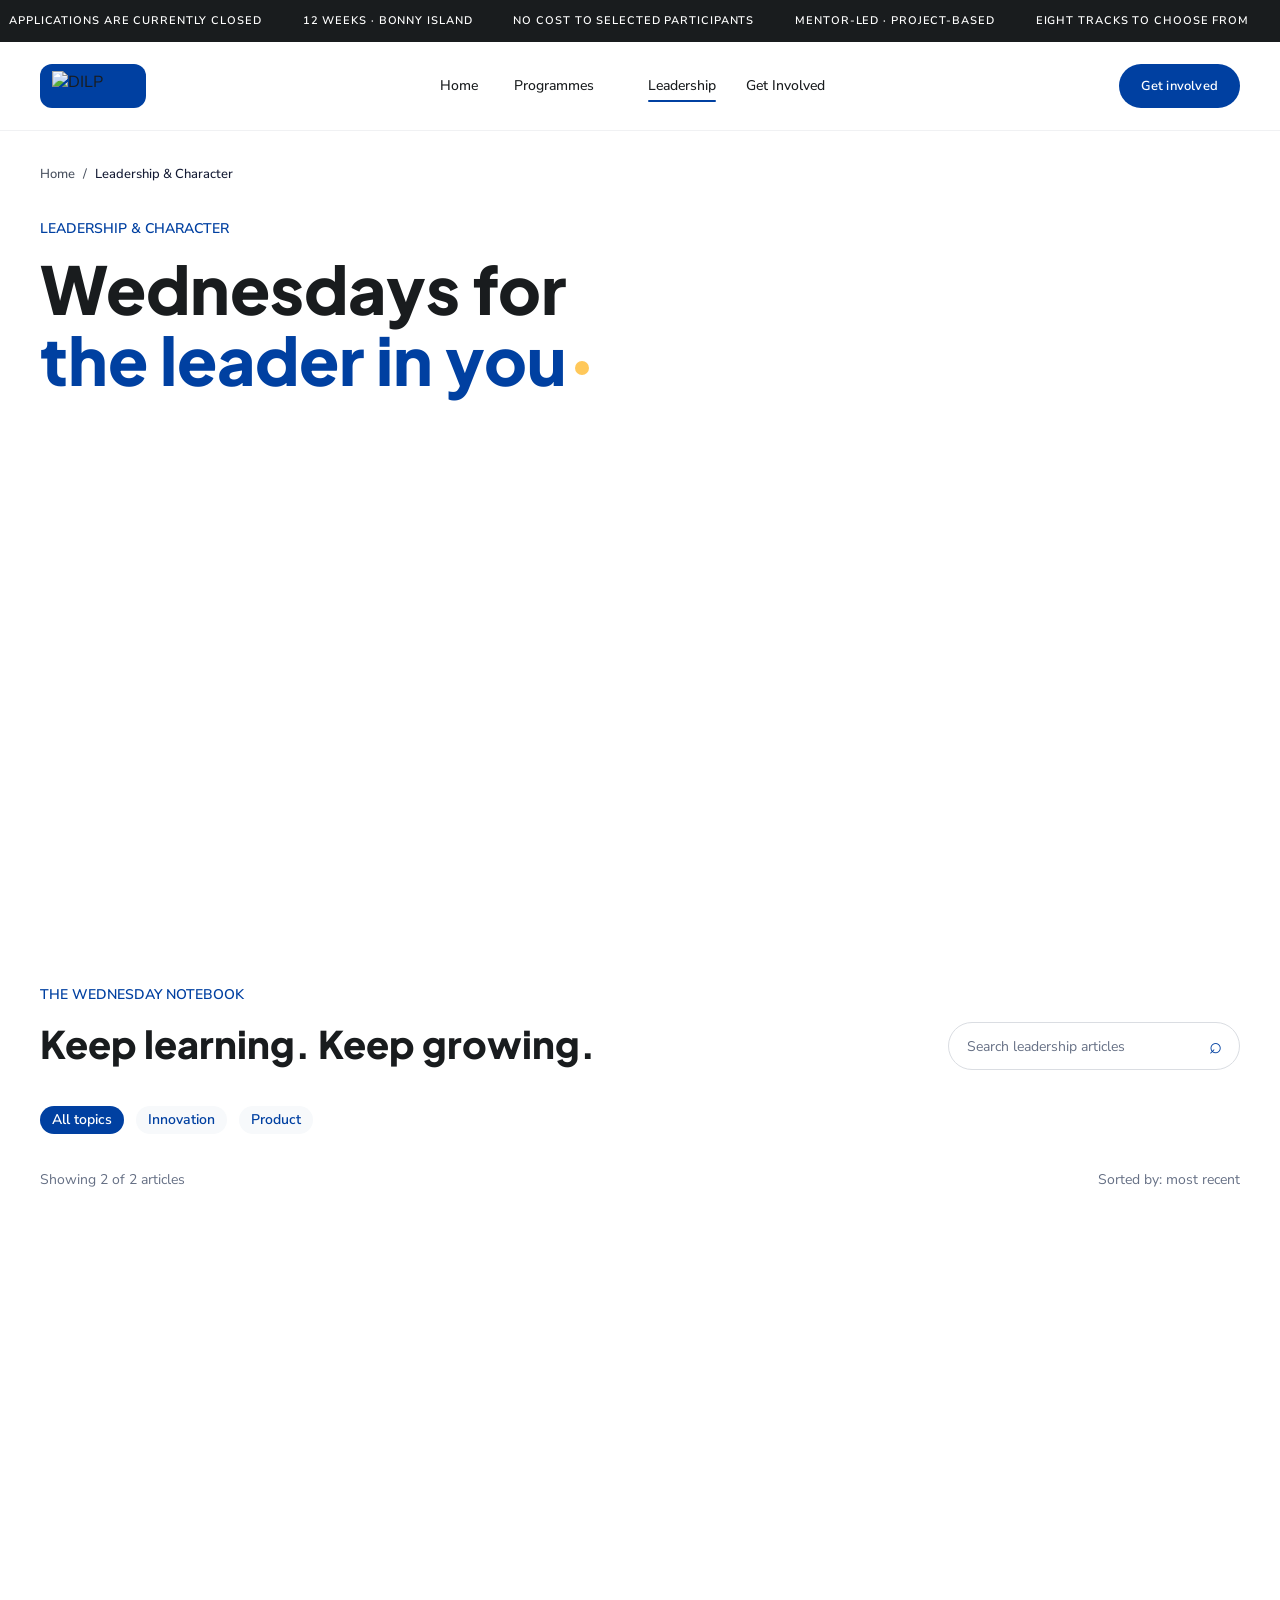
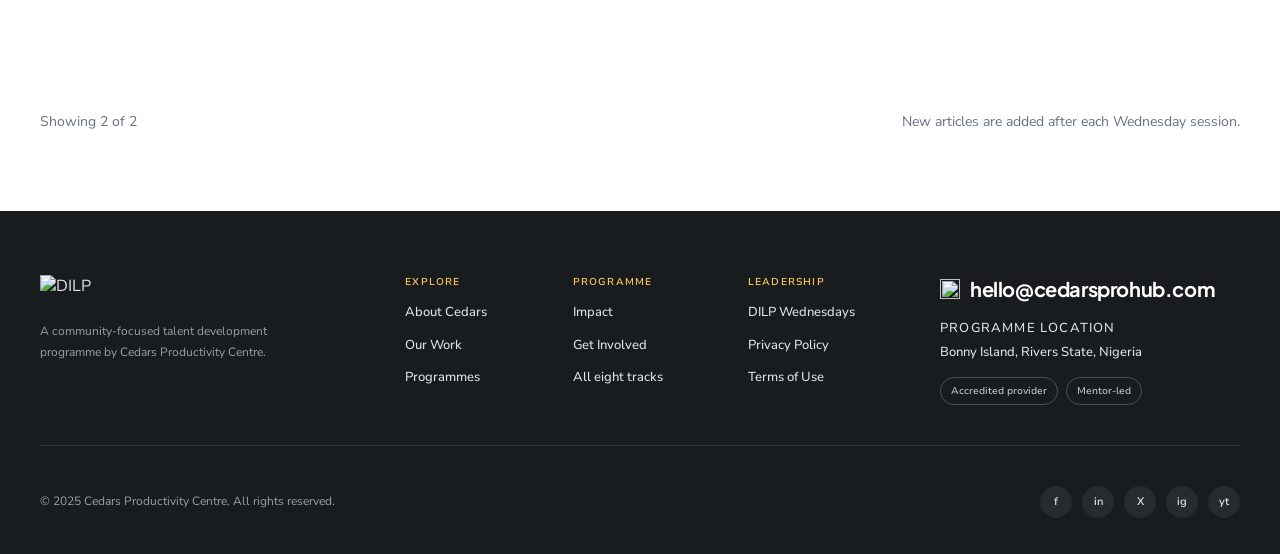
==== commit 07669d50: "Add the Oluchukwu session, shorten the Ambrose subtitle Second write-up, with the three session phot" ====
--- a/articles/index.html
+++ b/articles/index.html
@@ -3,13 +3,13 @@
 <head>
 <meta charset="utf-8">
 <meta name="viewport" content="width=device-width, initial-scale=1">
-<title>DILP Wednesdays — Leadership hub | Cedars Productivity Centre</title>
-<meta name="description" content="Ideas to think about. Habits to practise. A home for learning from DILP’s mentor-led Wednesday leadership sessions.">
+<title>DILP Wednesdays: Leadership hub | Cedars Productivity Centre</title>
+<meta name="description" content="Write-ups from the mentor-led Wednesday leadership sessions at DILP.">
 <meta name="theme-color" content="#0040a1">
 
 <meta property="og:type" content="website">
-<meta property="og:title" content="DILP Wednesdays — Leadership hub | Cedars Productivity Centre">
-<meta property="og:description" content="Ideas to think about. Habits to practise. A home for learning from DILP’s mentor-led Wednesday leadership sessions.">
+<meta property="og:title" content="DILP Wednesdays: Leadership hub | Cedars Productivity Centre">
+<meta property="og:description" content="Write-ups from the mentor-led Wednesday leadership sessions at DILP.">
 <meta property="og:image" content="../assets/img/article-ambrose-hero.webp">
 
 <link rel="preconnect" href="https://fonts.googleapis.com">
@@ -36,7 +36,7 @@
 
 <header class="header" data-header>
   <div class="shell header__inner">
-    <a class="logo" href="../index.html" aria-label="DILP — home">
+    <a class="logo" href="../index.html" aria-label="DILP home">
       <span class="logo__plate">
         <img class="logo__img" src="../assets/img/dilp-logo.png" width="186" height="68" alt="DILP">
         <span class="logo__word" aria-hidden="true">DILP</span>
@@ -123,10 +123,6 @@
           <span class="editorial__label">LEADERSHIP &amp; CHARACTER</span>
           <h1>Wednesdays for<br><span class="accent">the leader in you</span><span class="masthead__dot" aria-hidden="true"></span></h1>
         </div>
-        <div class="masthead__intro">
-          <p>Ideas to think about. Habits to practise. A home for learning from DILP&rsquo;s mentor-led Wednesday leadership sessions.</p>
-          <p class="masthead__note">Written up after each Wednesday session, with the mentor who led it.</p>
-        </div>
       </div>
 
       <article class="feature reveal">
@@ -137,7 +133,7 @@
           </div>
           <div class="feature__copy">
             <h2><a class="card-link" href="from-problems-to-possibilities.html">From problems to possibilities</a></h2>
-            <p>Which question best starts innovation? Not which technology is trending, but who experiences the problem and why.</p>
+            <p>Innovation starts with who has the problem, not with the technology.</p>
           </div>
           <div class="feature__action">
             <a class="btn btn--yellow btn--feature" href="from-problems-to-possibilities.html">Read the takeaways &rarr;</a>
@@ -169,10 +165,11 @@
       <div class="topics" role="group" aria-label="Browse by topic">
         <button class="topic is-active" type="button" data-topic="All topics">All topics</button>
         <button class="topic" type="button" data-topic="Innovation">Innovation</button>
+        <button class="topic" type="button" data-topic="Product">Product</button>
       </div>
 
       <div class="library__status">
-        <span data-article-count>Showing 1 of 1 articles</span>
+        <span data-article-count>Showing 2 of 2 articles</span>
         <span>Sorted by: most recent</span>
       </div>
 
@@ -185,19 +182,34 @@
               <span class="article-card__time">7 min read</span>
             </div>
             <h3><a class="card-link" href="from-problems-to-possibilities.html">From problems to possibilities</a></h3>
-            <p>Emmanuel Ambrose Bida on why innovation starts with who has the problem, not with the technology.</p>
+            <p>Innovation starts with who has the problem, not with the technology.</p>
             <div class="article-card__foot">
               <span class="article-card__read">Read takeaways &rarr;</span>
               <span class="article-card__note">Example article</span>
             </div>
           </div>
         </article>
+        <article class="article-card reveal">
+          <a class="article-card__media" href="turning-ideas-into-testable-products.html"><img src="../assets/img/article-oluchukwu-card.webp" alt="Oluchukwu Okafor addressing the room during the DILP Wednesday session." loading="lazy"></a>
+          <div class="article-card__body">
+            <div class="article-card__meta">
+              <span class="article-card__topic">Product</span>
+              <span class="article-card__time">8 min read</span>
+            </div>
+            <h3><a class="card-link" href="turning-ideas-into-testable-products.html">Turning ideas into testable products</a></h3>
+            <p>Ideas are easy. Building something people come back to is the hard part.</p>
+            <div class="article-card__foot">
+              <span class="article-card__read">Read takeaways &rarr;</span>
+              <span class="article-card__note">Example article</span>
+            </div>
+          </div>
+        </article>
       </div>
 
       <p class="library__note" data-article-empty hidden>No articles match that search yet.</p>
 
       <div class="library__foot">
-        <span>Showing 1 of 1</span>
+        <span>Showing 2 of 2</span>
         <span>New articles are added after each Wednesday session.</span>
       </div>
     </div>
--- a/styles.css
+++ b/styles.css
@@ -2309,7 +2309,7 @@
 }
 
 .masthead { display: flex; align-items: flex-end; gap: 80px; }
-.masthead__title { flex: 740 1 740px; min-width: 0; display: flex; flex-direction: column; gap: 14px; }
+.masthead__title { flex: 1 1 auto; min-width: 0; display: flex; flex-direction: column; gap: 14px; }
 .masthead__title h1 {
   font-family: var(--font-display);
   font-weight: 800;
@@ -2326,9 +2326,6 @@
   background: var(--yellow-6);
   vertical-align: middle;
 }
-.masthead__intro { flex: 500 1 500px; min-width: 0; display: flex; flex-direction: column; gap: 16px; padding-bottom: 8px; }
-.masthead__intro p { font-size: 20px; line-height: 1.48; color: var(--text-8); }
-.masthead__note { font-size: 12px !important; line-height: 1.4 !important; color: var(--text-6) !important; }
 
 .feature {
   display: flex;
@@ -3023,7 +3020,7 @@
   .involved-hero__inner { flex-direction: column; align-items: stretch; gap: 40px; }
   .involved-hero__copy, .involved-hero__media { flex: 0 0 auto; }
   .masthead { flex-direction: column; align-items: flex-start; gap: 28px; }
-  .masthead__title, .masthead__intro { flex: 0 0 auto; }
+  .masthead__title { flex: 0 0 auto; }
   .feature { flex-direction: column; }
   .feature__story, .feature__photo { flex: 0 0 auto; }
   .feature__photo { height: 320px; }
@@ -3130,7 +3127,6 @@
   .contribute-ribbon__item { padding-inline: 18px; font-size: 16px; }
   .editorial__inner { padding-block: 24px 48px; }
   .masthead__title h1 { font-size: 34px; }
-  .masthead__intro p { font-size: 17px; }
   .feature__story { padding: 28px; }
   .feature__copy h2 { font-size: 27px; }
   .feature__photo { height: 240px; }
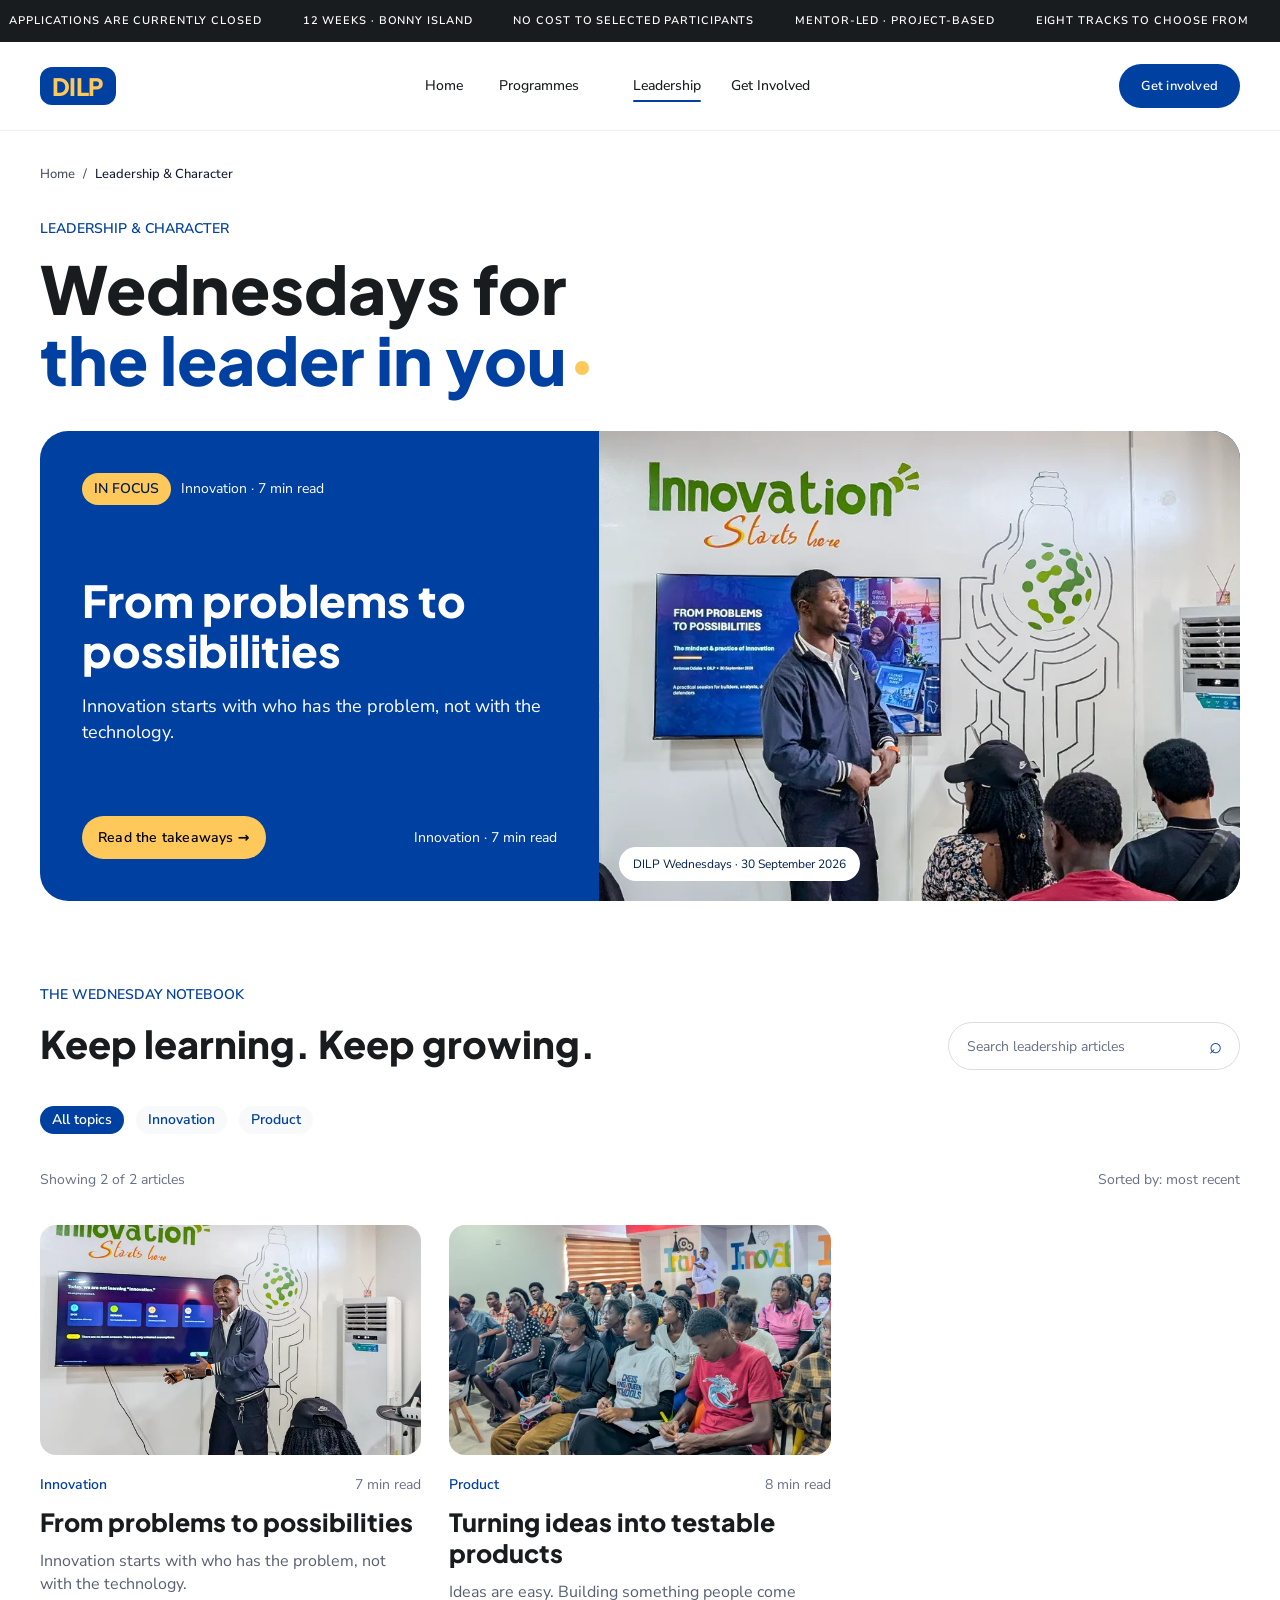
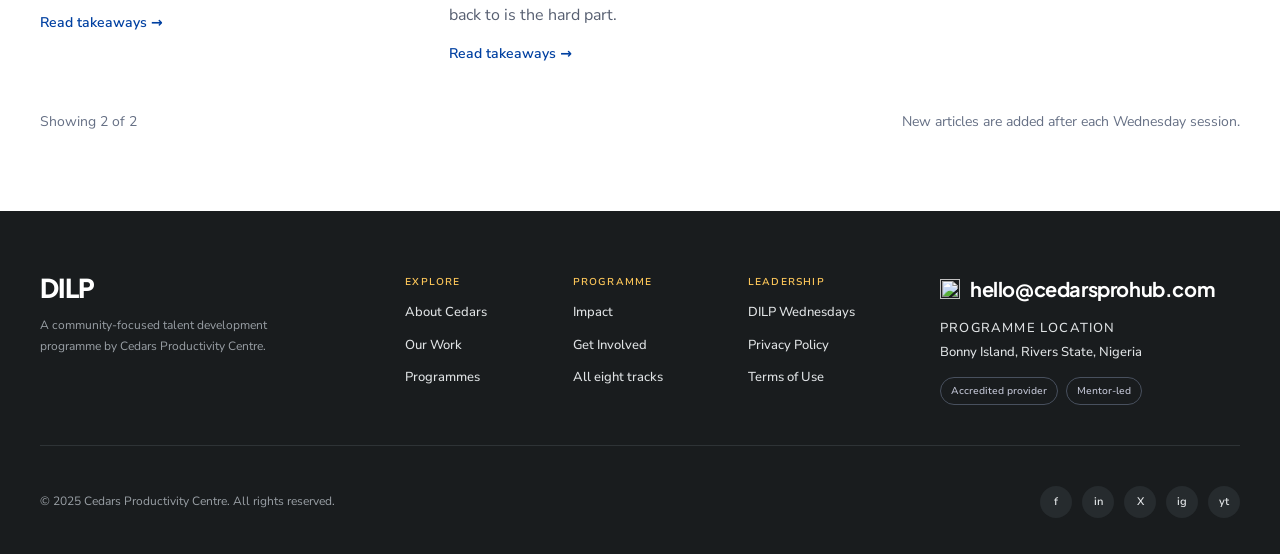
==== commit e1eae196: "Share to WhatsApp, working topic filter, Paystack amounts The topic chips set the hidden attribute, " ====
--- a/articles/index.html
+++ b/articles/index.html
@@ -185,7 +185,6 @@
             <p>Innovation starts with who has the problem, not with the technology.</p>
             <div class="article-card__foot">
               <span class="article-card__read">Read takeaways &rarr;</span>
-              <span class="article-card__note">Example article</span>
             </div>
           </div>
         </article>
@@ -200,7 +199,6 @@
             <p>Ideas are easy. Building something people come back to is the hard part.</p>
             <div class="article-card__foot">
               <span class="article-card__read">Read takeaways &rarr;</span>
-              <span class="article-card__note">Example article</span>
             </div>
           </div>
         </article>
--- a/styles.css
+++ b/styles.css
@@ -103,6 +103,9 @@
 button { font: inherit; color: inherit; background: none; border: 0; cursor: pointer; }
 ul { margin: 0; padding: 0; list-style: none; }
 h1, h2, h3, h4, p, figure, figcaption, blockquote { margin: 0; }
+
+/* A card sets display:flex, which outranks the hidden attribute. */
+[hidden] { display: none !important; }
 
 :focus-visible {
   outline: 3px solid var(--blue-5);
@@ -2775,7 +2778,8 @@
 .give-card__blurb { margin-top: 6px; font-size: 15px; line-height: 1.45; color: var(--text-7); }
 
 .give-card__amounts { display: flex; flex-wrap: wrap; gap: 10px; list-style: none; }
-.give-card__amounts li {
+.give-card__amount {
+  display: inline-block;
   padding: 9px 16px;
   border: 1px solid var(--hairline-2);
   border-radius: var(--radius-pill);
@@ -2785,11 +2789,32 @@
   font-size: 14px;
   color: var(--ink-soft);
   white-space: nowrap;
-}
-.give-card__amounts-any { border-style: dashed !important; }
+  transition: border-color 0.2s var(--ease), background-color 0.2s var(--ease),
+    color 0.2s var(--ease);
+}
+button.give-card__amount { cursor: pointer; }
+button.give-card__amount:hover { border-color: var(--blue-2); background: var(--blue-pale); }
+.give-card__amount.is-selected {
+  border-color: var(--blue-6);
+  background: var(--blue-6);
+  color: var(--white);
+}
+.give-card__amount--any { border-style: dashed; }
+.give-card__amount--any.is-selected { border-style: solid; }
 
 .give-card .btn { margin-top: auto; }
 .give-card__note { font-size: 13px; font-weight: 500; color: var(--text-6); text-align: center; }
+
+.enquiry__confirm {
+  padding: 14px 18px;
+  border: 1px solid var(--mint-1);
+  border-radius: 12px;
+  background: #f1fbf6;
+  font-size: 14px;
+  line-height: 1.5;
+  color: var(--mint-ink);
+}
+.enquiry__confirm a { color: inherit; font-weight: 700; text-decoration: underline; }
 
 .give__secure { font-size: 14px; line-height: 1.5; color: var(--text-7); max-width: 760px; }
 .give__secure a { color: var(--blue-6); font-weight: 700; text-decoration: underline; }
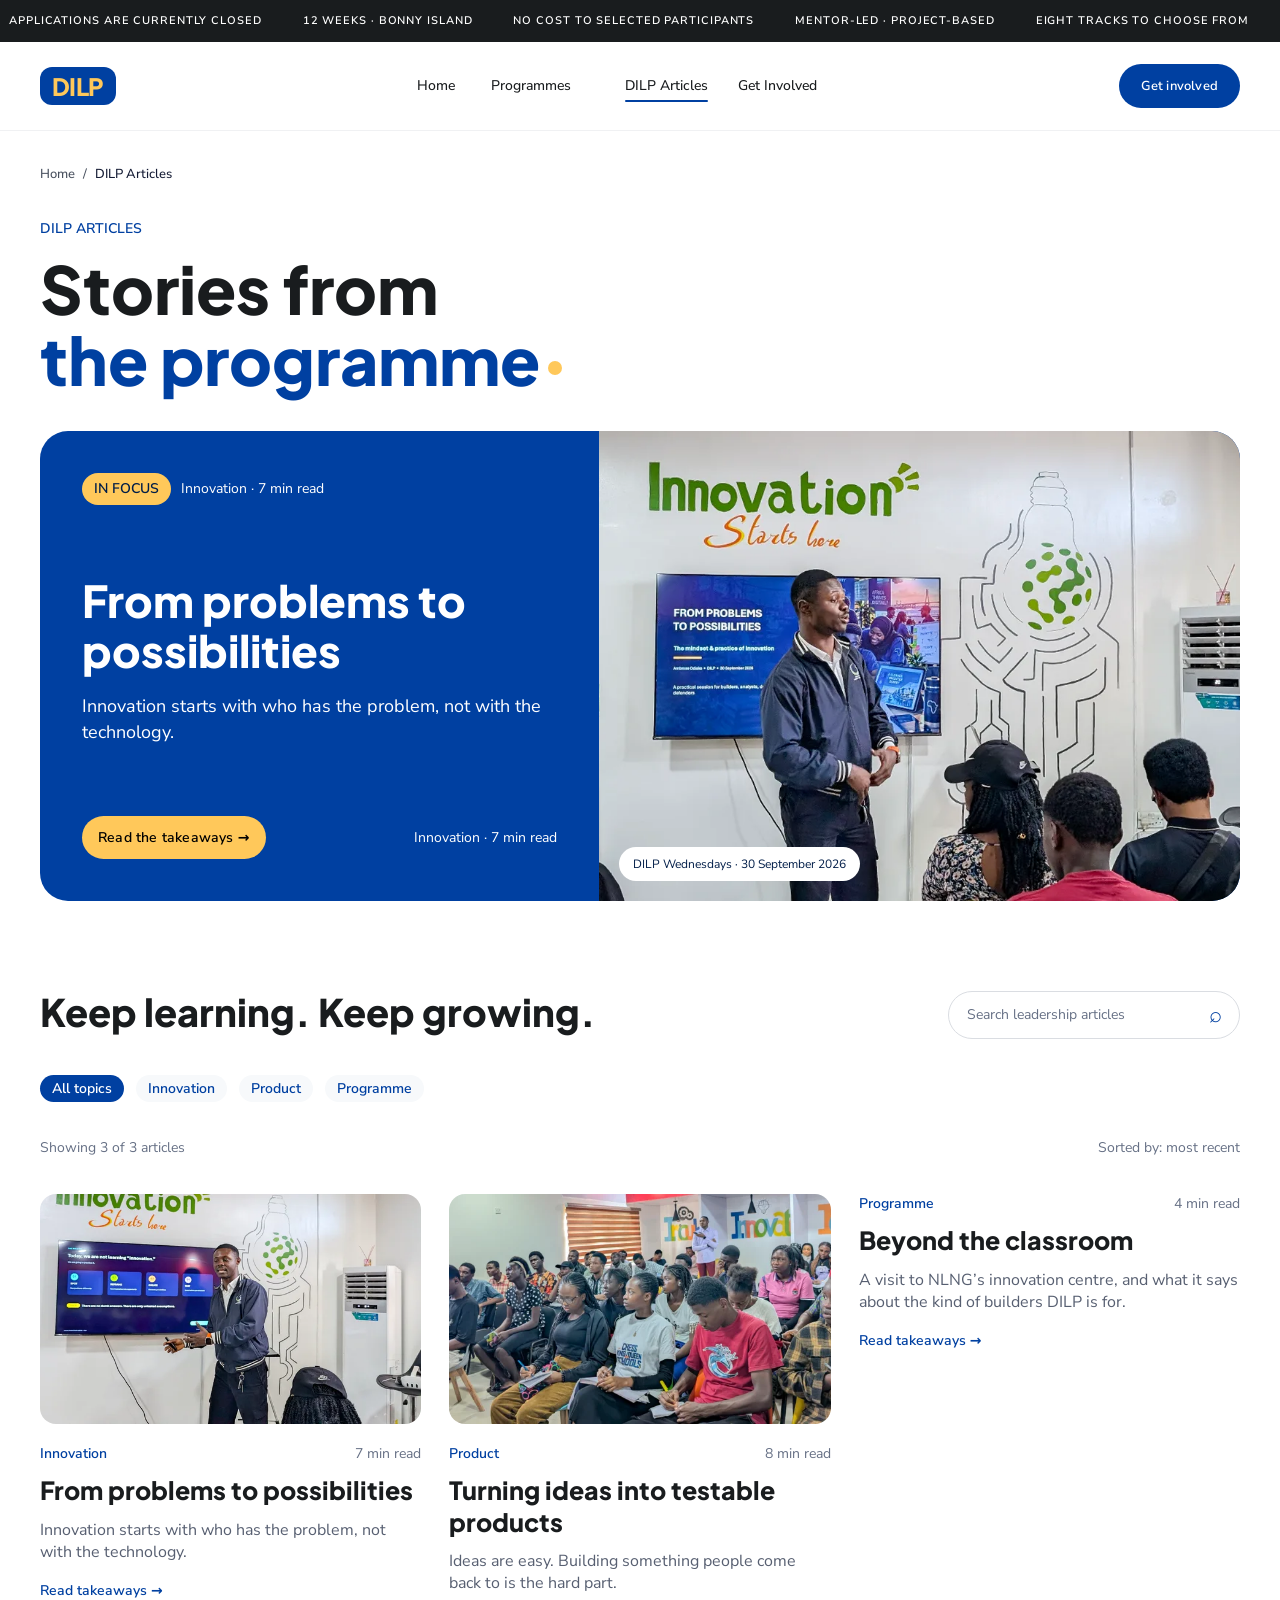
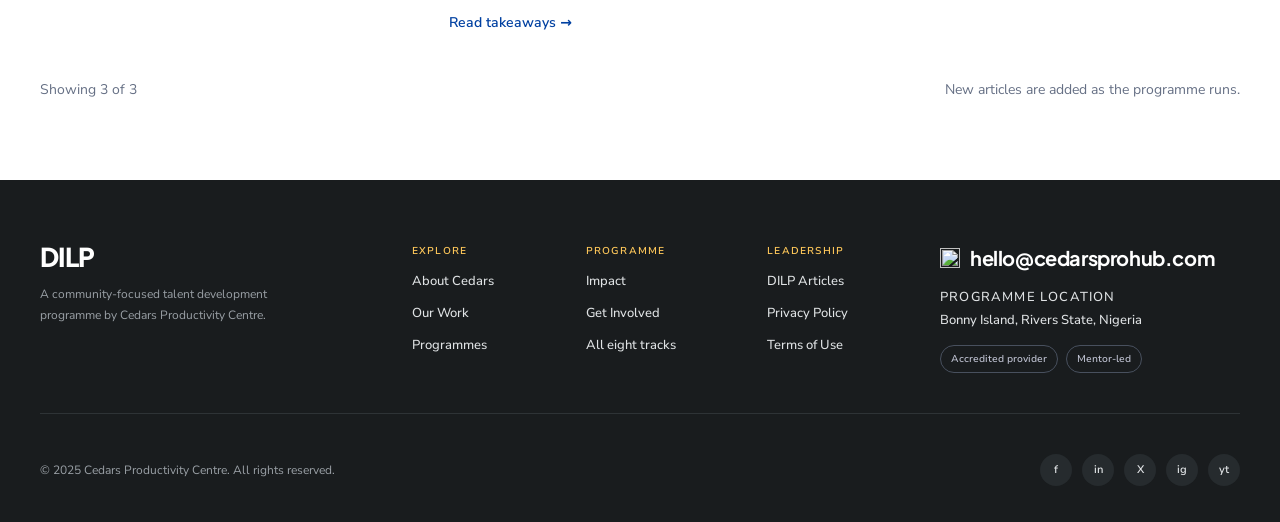
==== commit fff74a73: "Rename the section to DILP Articles, add the Catalyst Cove visit The section covers the programme ge" ====
--- a/articles/index.html
+++ b/articles/index.html
@@ -3,13 +3,13 @@
 <head>
 <meta charset="utf-8">
 <meta name="viewport" content="width=device-width, initial-scale=1">
-<title>DILP Wednesdays: Leadership hub | Cedars Productivity Centre</title>
-<meta name="description" content="Write-ups from the mentor-led Wednesday leadership sessions at DILP.">
+<title>DILP Articles | Cedars Productivity Centre</title>
+<meta name="description" content="Write-ups from the sessions, visits and ideas behind the DILP programme.">
 <meta name="theme-color" content="#0040a1">
 
 <meta property="og:type" content="website">
-<meta property="og:title" content="DILP Wednesdays: Leadership hub | Cedars Productivity Centre">
-<meta property="og:description" content="Write-ups from the mentor-led Wednesday leadership sessions at DILP.">
+<meta property="og:title" content="DILP Articles | Cedars Productivity Centre">
+<meta property="og:description" content="Write-ups from the sessions, visits and ideas behind the DILP programme.">
 <meta property="og:image" content="../assets/img/article-ambrose-hero.webp">
 
 <link rel="preconnect" href="https://fonts.googleapis.com">
@@ -62,7 +62,7 @@
           <a role="menuitem" href="../tracks/social-media-marketing.html">Social Media Marketing</a>
         </div>
       </div>
-      <a class="nav__link" href="../articles/index.html" aria-current="page">Leadership</a>
+      <a class="nav__link" href="../articles/index.html" aria-current="page">DILP Articles</a>
       <a class="nav__link" href="../get-involved.html">Get Involved</a>
     </nav>
 
@@ -100,7 +100,7 @@
             </div>
           </div>
         </li>
-        <li><a href="../articles/index.html">Leadership</a></li>
+        <li><a href="../articles/index.html">DILP Articles</a></li>
         <li><a href="../get-involved.html">Get Involved</a></li>
       </ul>
       <a class="btn btn--blue btn--lg" href="../get-involved.html">Get involved</a>
@@ -115,13 +115,13 @@
       <nav class="breadcrumb" aria-label="Breadcrumb">
         <a href="../index.html">Home</a>
         <span aria-hidden="true">/</span>
-        <span aria-current="page">Leadership &amp; Character</span>
+        <span aria-current="page">DILP Articles</span>
       </nav>
 
       <div class="masthead">
         <div class="masthead__title">
-          <span class="editorial__label">LEADERSHIP &amp; CHARACTER</span>
-          <h1>Wednesdays for<br><span class="accent">the leader in you</span><span class="masthead__dot" aria-hidden="true"></span></h1>
+          <span class="editorial__label">DILP ARTICLES</span>
+          <h1>Stories from<br><span class="accent">the programme</span><span class="masthead__dot" aria-hidden="true"></span></h1>
         </div>
       </div>
 
@@ -152,7 +152,6 @@
     <div class="shell library__inner">
       <div class="library__head">
         <div class="library__heading">
-          <span class="editorial__label">THE WEDNESDAY NOTEBOOK</span>
           <h2>Keep learning. Keep growing.</h2>
         </div>
         <label class="library__search">
@@ -166,10 +165,11 @@
         <button class="topic is-active" type="button" data-topic="All topics">All topics</button>
         <button class="topic" type="button" data-topic="Innovation">Innovation</button>
         <button class="topic" type="button" data-topic="Product">Product</button>
+        <button class="topic" type="button" data-topic="Programme">Programme</button>
       </div>
 
       <div class="library__status">
-        <span data-article-count>Showing 2 of 2 articles</span>
+        <span data-article-count>Showing 3 of 3 articles</span>
         <span>Sorted by: most recent</span>
       </div>
 
@@ -202,13 +202,27 @@
             </div>
           </div>
         </article>
+        <article class="article-card reveal">
+          
+          <div class="article-card__body">
+            <div class="article-card__meta">
+              <span class="article-card__topic">Programme</span>
+              <span class="article-card__time">4 min read</span>
+            </div>
+            <h3><a class="card-link" href="beyond-the-classroom.html">Beyond the classroom</a></h3>
+            <p>A visit to NLNG’s innovation centre, and what it says about the kind of builders DILP is for.</p>
+            <div class="article-card__foot">
+              <span class="article-card__read">Read takeaways &rarr;</span>
+            </div>
+          </div>
+        </article>
       </div>
 
       <p class="library__note" data-article-empty hidden>No articles match that search yet.</p>
 
       <div class="library__foot">
-        <span>Showing 2 of 2</span>
-        <span>New articles are added after each Wednesday session.</span>
+        <span>Showing 3 of 3</span>
+        <span>New articles are added as the programme runs.</span>
       </div>
     </div>
   </section>
@@ -243,7 +257,7 @@
 
       <nav class="footer__col" aria-label="Leadership">
         <span class="footer__label">LEADERSHIP</span>
-        <a href="../articles/index.html">DILP Wednesdays</a>
+        <a href="../articles/index.html">DILP Articles</a>
         <a href="#">Privacy Policy</a>
         <a href="#">Terms of Use</a>
       </nav>
--- a/styles.css
+++ b/styles.css
@@ -801,14 +801,6 @@
   transition: transform 0.6s var(--ease);
 }
 .track-card:hover .track-card__media img { transform: scale(1.06); }
-.track-card__media--data img { object-position: center 22%; }
-.track-card__media--backend img { object-position: center 34%; }
-.track-card__media--design img { object-position: center 38%; }
-.track-card__media--frontend img { object-position: center 46%; }
-.track-card__media--graphic img { object-position: center 45%; }
-.track-card__media--ai img { object-position: center 32%; }
-.track-card__media--social img { object-position: center 17%; }
-.track-card__media--cyber img { object-position: center 42%; }
 
 .track-card__body {
   flex: 1;
@@ -1457,23 +1449,15 @@
 }
 .testimonial blockquote p { margin: 0; }
 
-/* Initials rather than a photograph: the avatars on file are other members
-   of the cohort, and putting one beside a named quote would credit the
-   wrong face. Swap in a real headshot when there is one. */
-.testimonial__initials {
+/* Each alumna's own headshot, supplied by the programme. */
+.testimonial__avatar {
   flex: none;
   width: 40px;
   height: 40px;
-  display: grid;
-  place-items: center;
   border-radius: 50%;
-  font-family: var(--font-display);
-  font-weight: 700;
-  font-size: 14px;
-  letter-spacing: 0.3px;
-}
-.testimonial--blue .testimonial__initials { background: var(--blue-2); color: var(--blue-7); }
-.testimonial--grey .testimonial__initials { background: var(--text-2); color: var(--ink); }
+  object-fit: cover;
+  background: var(--text-2);
+}
 .testimonial__who { display: flex; align-items: center; gap: 12px; }
 .testimonial__who img { width: 40px; height: 40px; border-radius: 50%; object-fit: cover; }
 .testimonial__who strong {
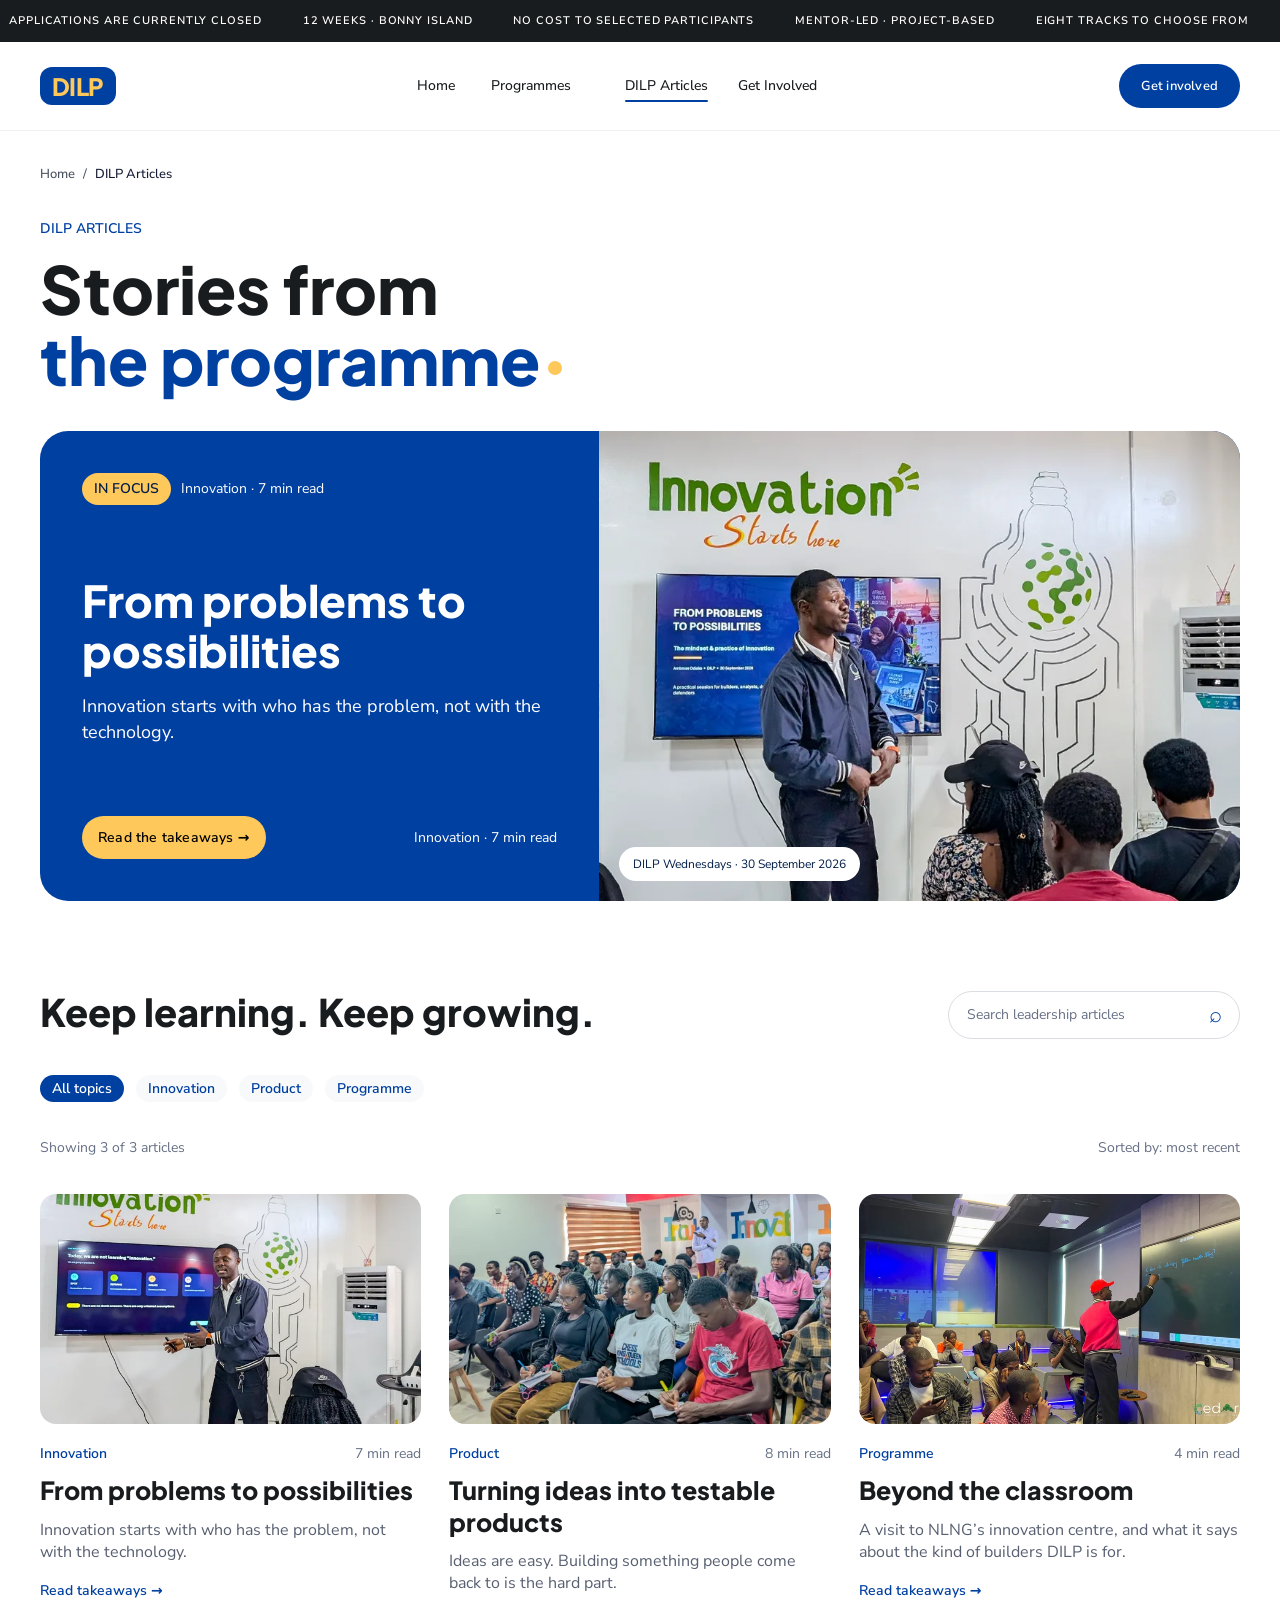
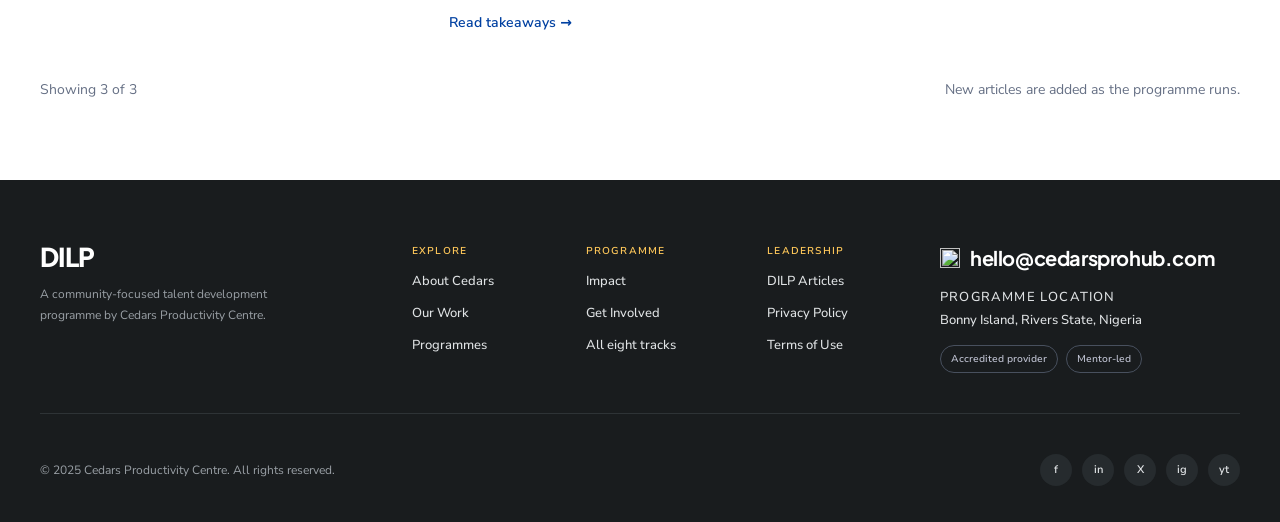
==== commit c03f571d: "Add the Catalyst Cove photography Six photographs from the visit: the hero is Ambrose writing the qu" ====
--- a/articles/index.html
+++ b/articles/index.html
@@ -203,7 +203,7 @@
           </div>
         </article>
         <article class="article-card reveal">
-          
+          <a class="article-card__media" href="beyond-the-classroom.html"><img src="../assets/img/article-cove-card.webp" alt="Ambrose writing on a screen at Catalyst Cove as DILP participants watch." loading="lazy"></a>
           <div class="article-card__body">
             <div class="article-card__meta">
               <span class="article-card__topic">Programme</span>
